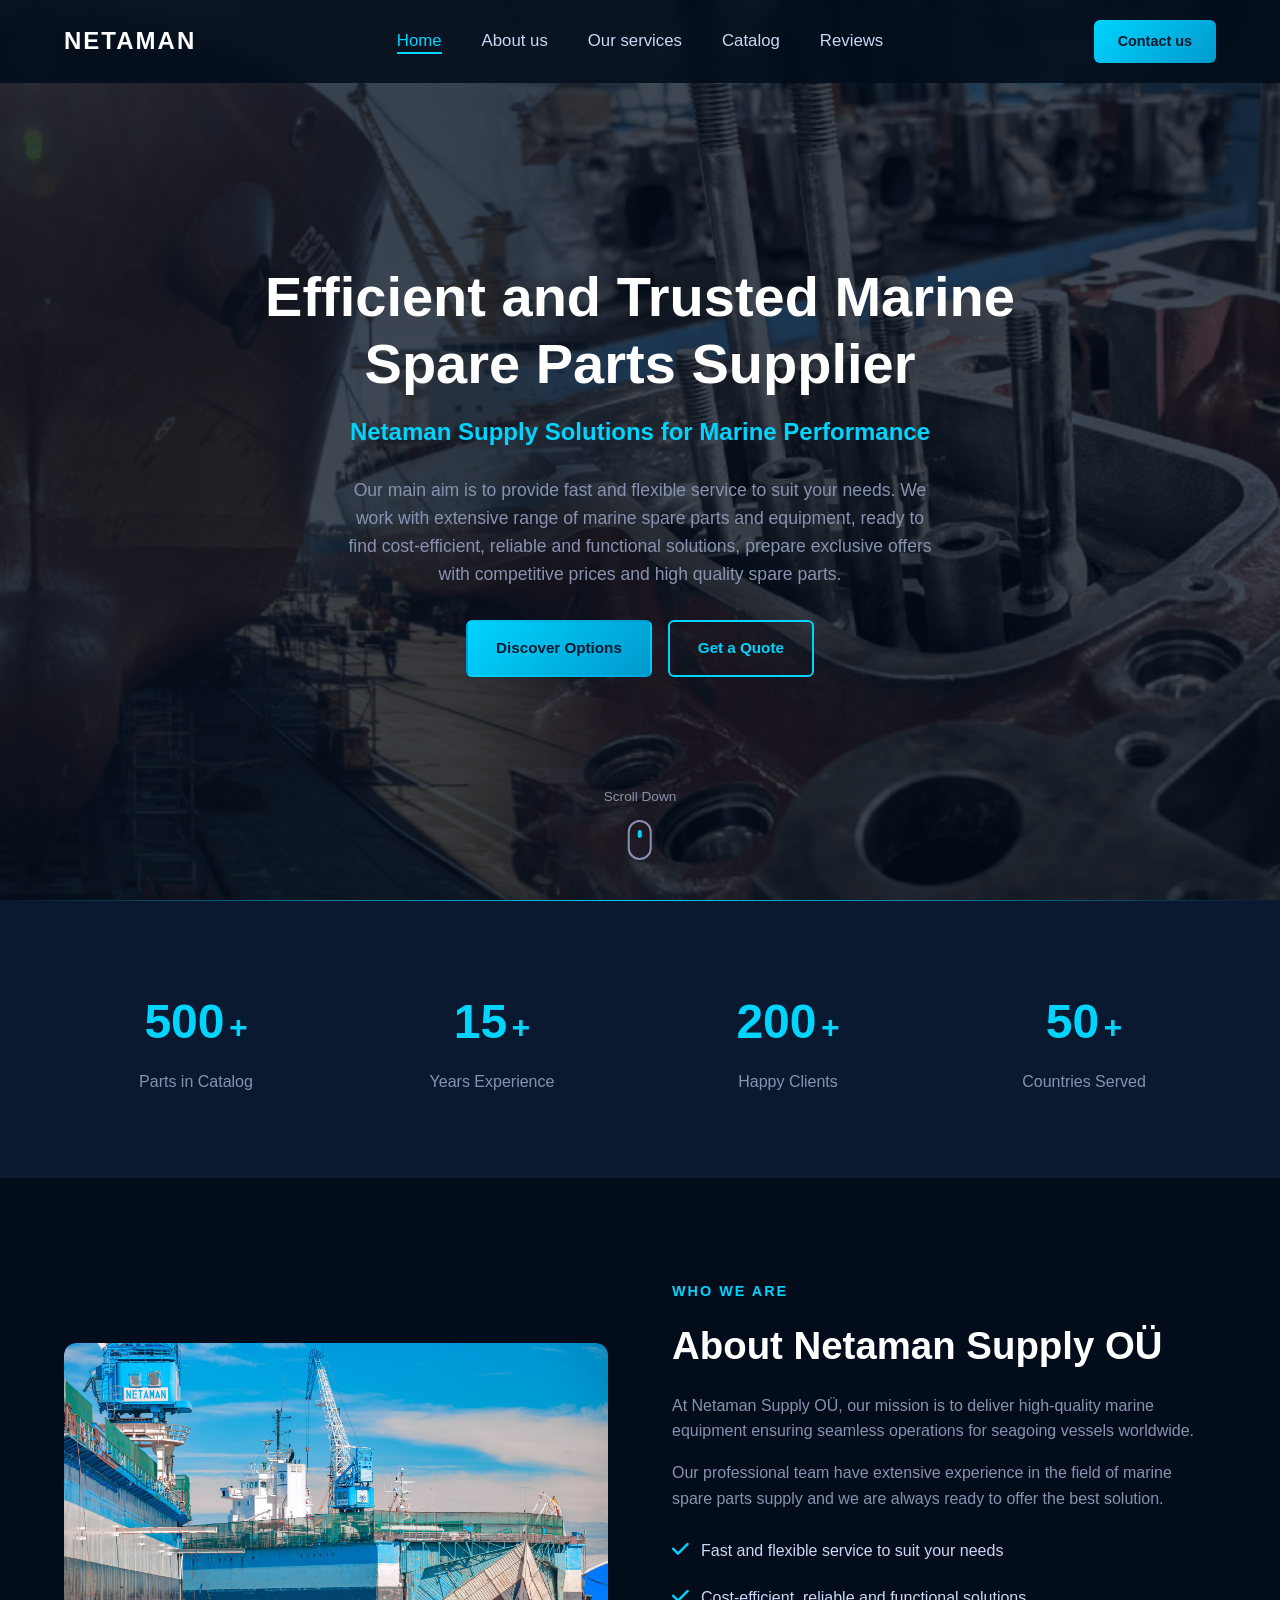
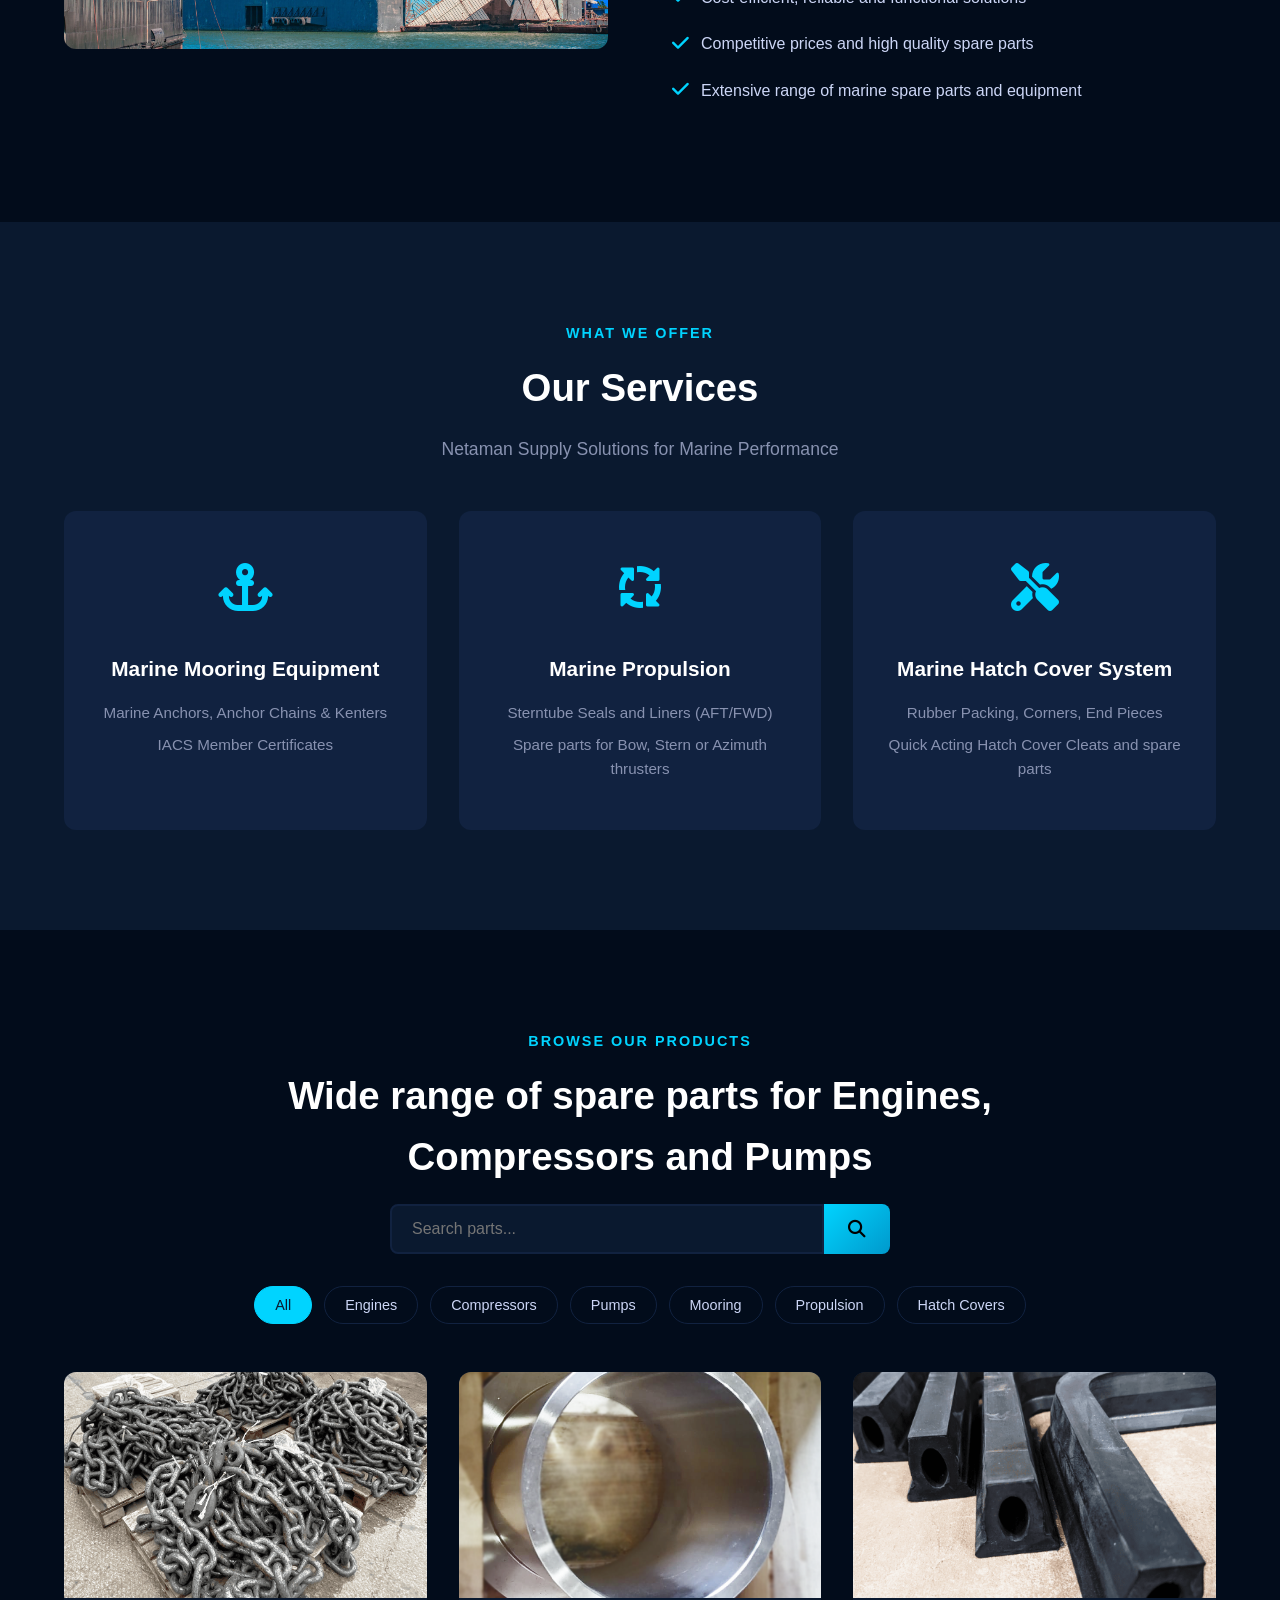
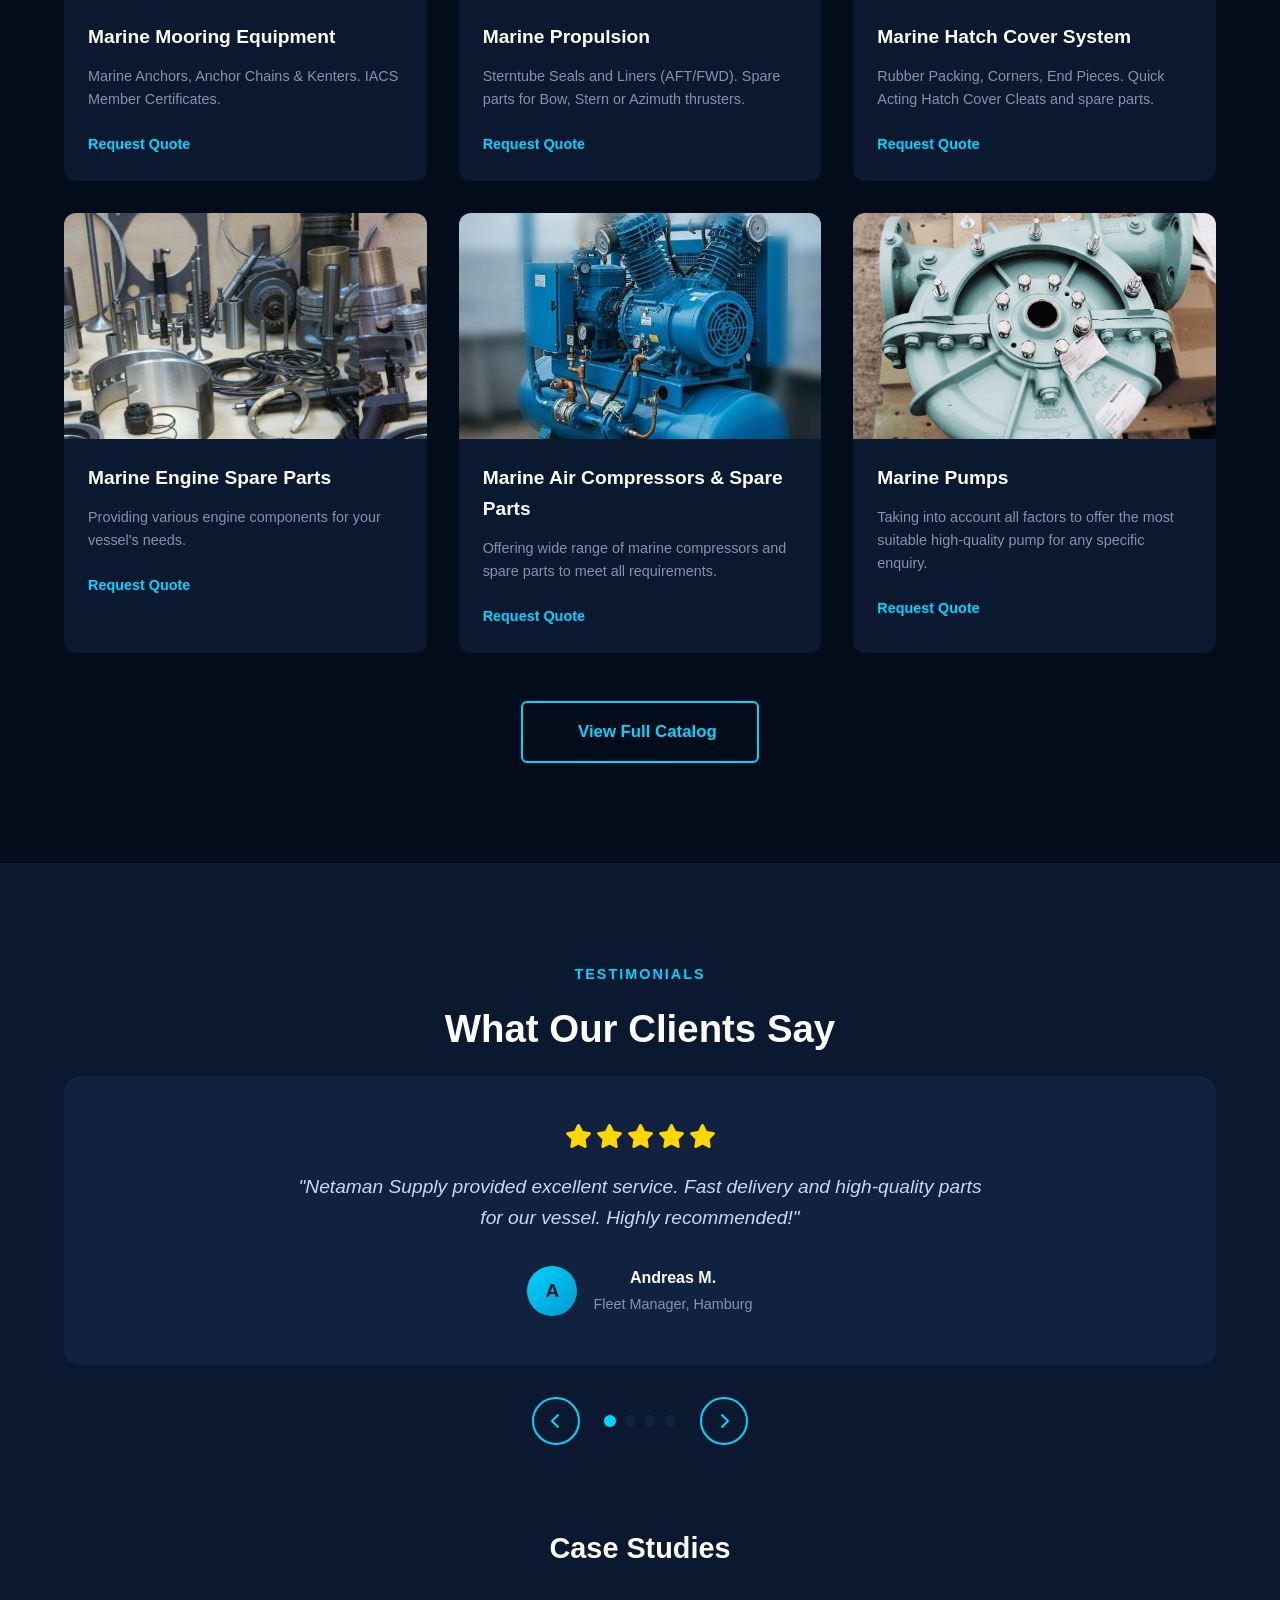
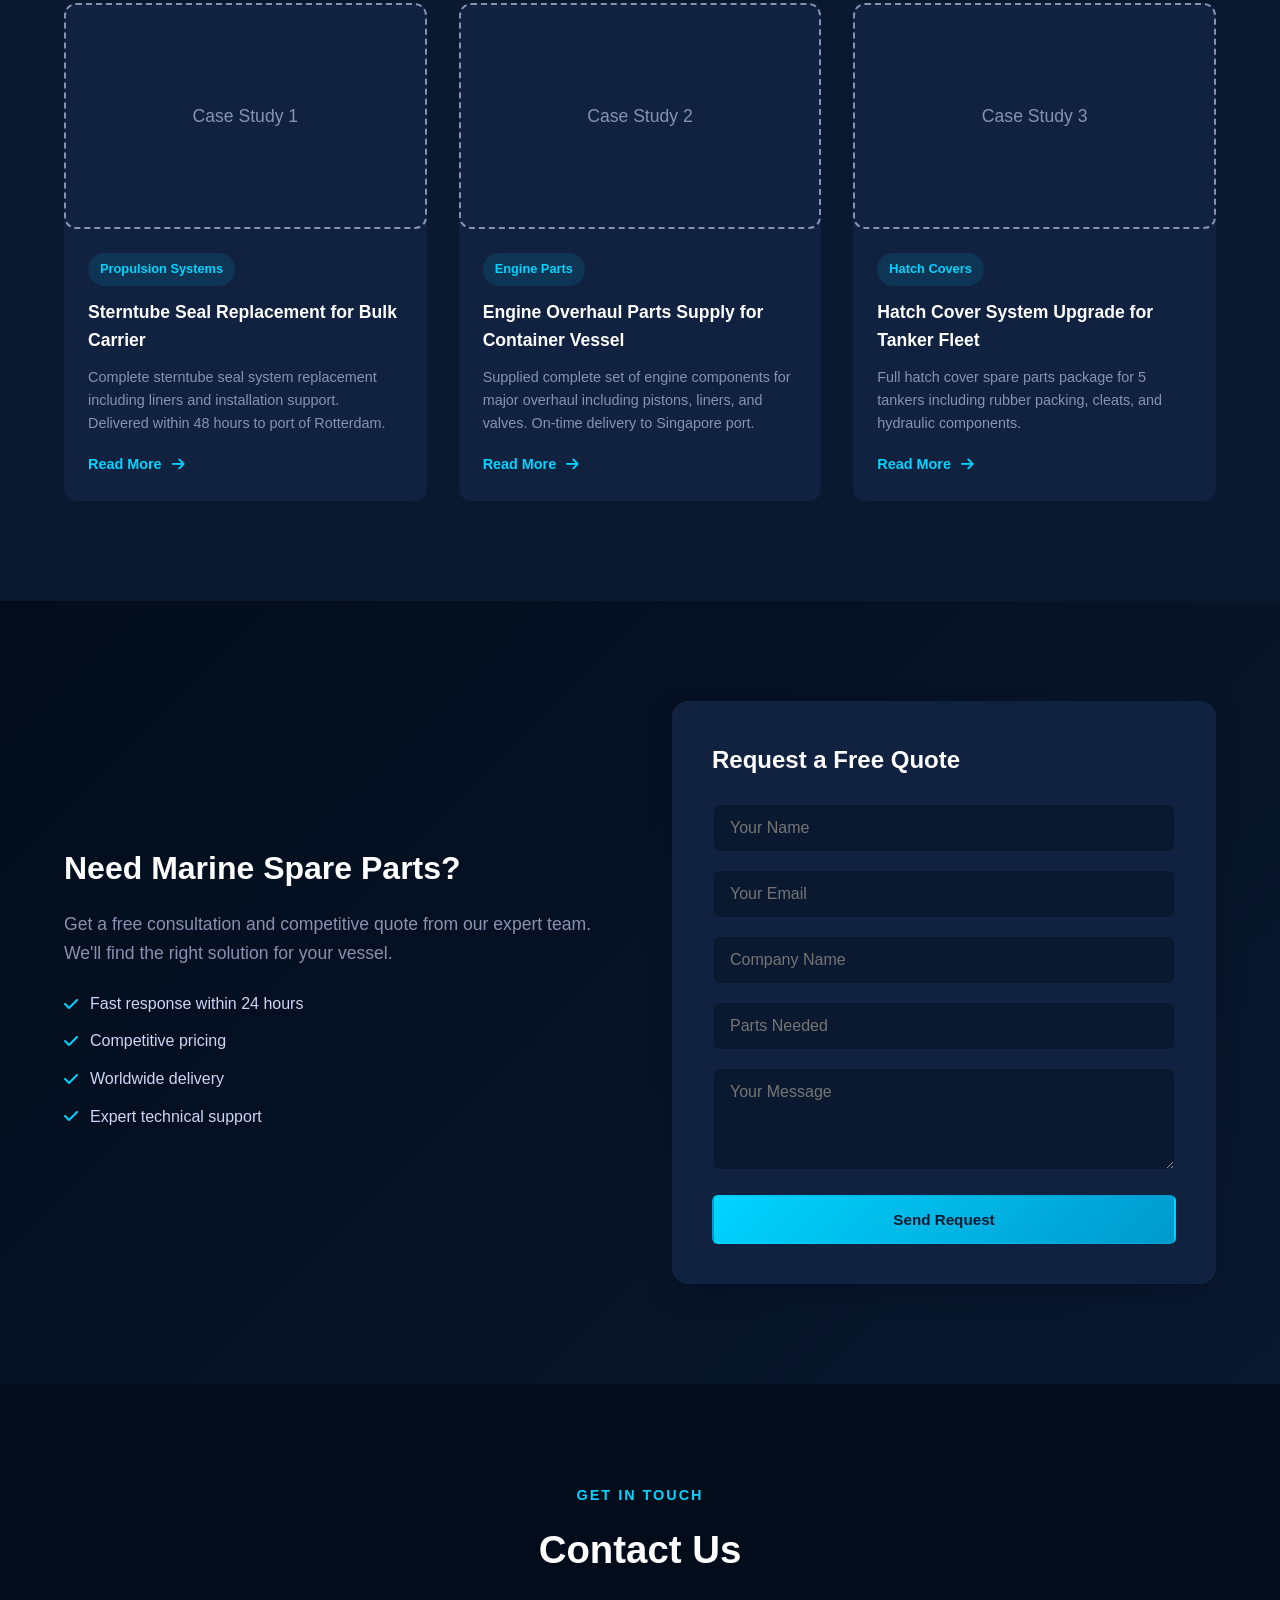
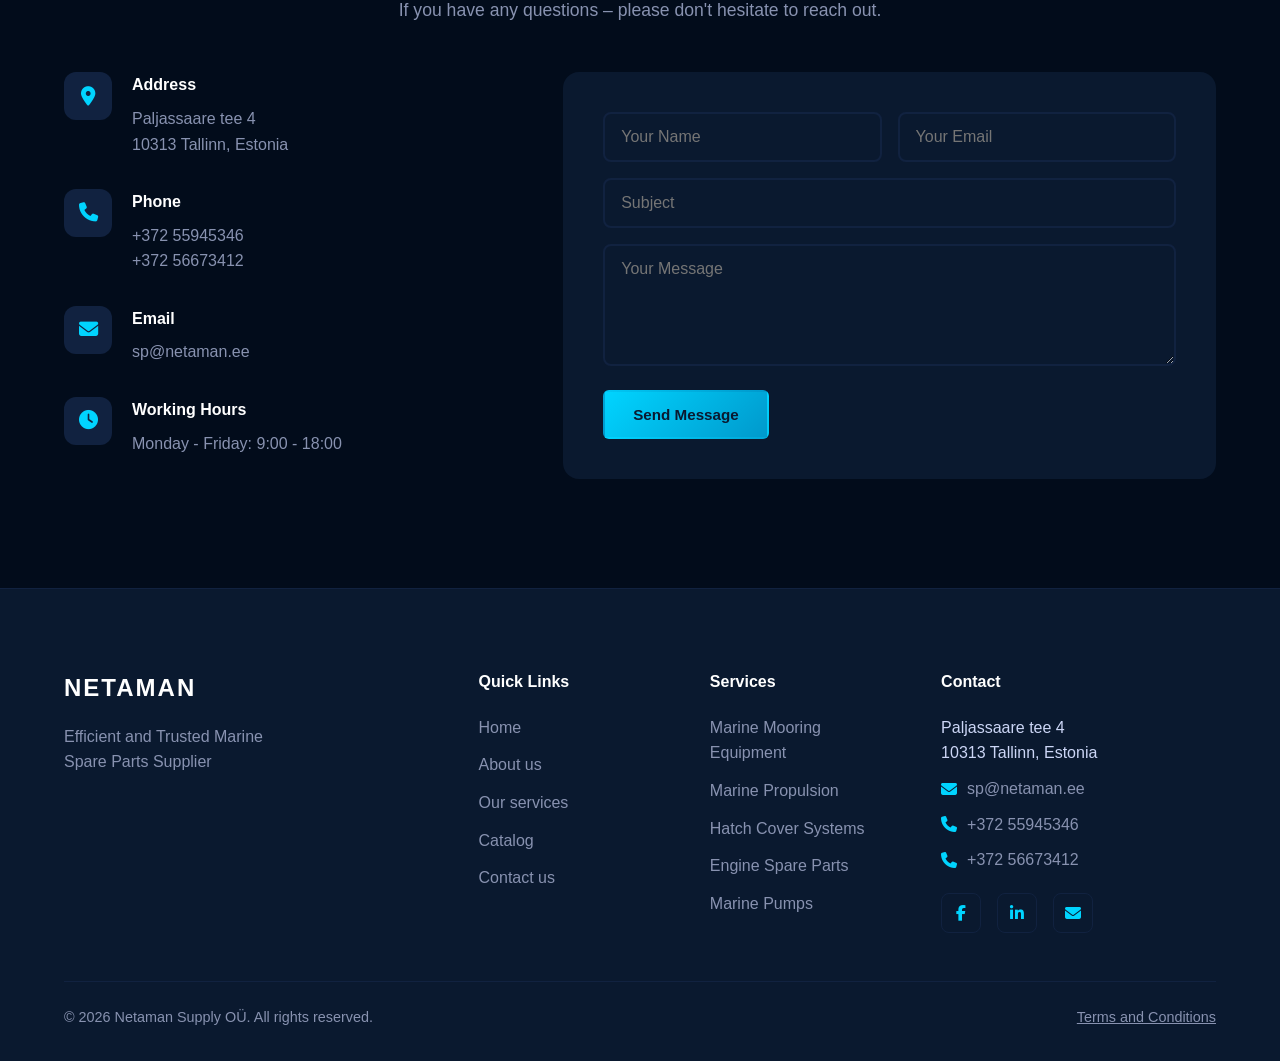
==== index.html @ b7ad4621 "Add files via upload" ====
<!DOCTYPE html>
<html lang="en">
<head>
    <meta charset="UTF-8">
    <meta name="viewport" content="width=device-width, initial-scale=1.0">
    <meta name="description" content="Netaman Supply OÜ – Efficient and Trusted Marine Spare Parts Supplier. Providing fast and flexible service for marine engines, compressors, pumps, and more.">
    <meta name="keywords" content="marine spare parts, marine supplier, ship equipment, stern tube seals, marine engines, marine pumps, marine compressors">
    <meta name="author" content="Netaman Supply OÜ">
    <meta name="robots" content="index, follow">
    <meta property="og:title" content="Netaman Supply OÜ – Marine Spare Parts Supplier">
    <meta property="og:description" content="Efficient and Trusted Marine Spare Parts Supplier. Fast and flexible service for seagoing vessels worldwide.">
    <meta property="og:type" content="website">
    <meta property="og:url" content="https://nsply.com/">
    <title>Netaman Supply OÜ – Marine Spare Parts Supplier</title>
    <link rel="stylesheet" href="https://cdnjs.cloudflare.com/ajax/libs/font-awesome/6.5.1/css/all.min.css">
    <link rel="stylesheet" href="styles.css">
</head>
<body>
    <header class="header" id="header">
        <div class="container">
            <div class="logo">
                <div class="logo-placeholder">NETAMAN</div>
            </div>
            <nav class="nav" id="nav">
                <button class="nav-toggle" id="nav-toggle" aria-label="Toggle navigation">
                    <span></span>
                    <span></span>
                    <span></span>
                </button>
                <ul class="nav-list">
                    <li><a href="#home" class="nav-link active">Home</a></li>
                    <li><a href="#about" class="nav-link">About us</a></li>
                    <li><a href="#services" class="nav-link">Our services</a></li>
                    <li><a href="#catalog" class="nav-link">Catalog</a></li>
                    <li><a href="#reviews" class="nav-link">Reviews</a></li>
                    <li class="nav-mobile-btn"><a href="#contact" class="nav-link">Contact us</a></li>
                </ul>
            </nav>
            <a href="#contact" class="nav-btn">Contact us</a>
        </div>
    </header>

    <main>
        <section class="hero" id="home">
            <div class="hero-video-bg">
                <div class="hero-bg-image" id="hero-bg"></div>
                <div class="video-placeholder">
                    <div class="play-icon"><i class="fa-solid fa-play"></i></div>
                    <p>Marine Operations Video</p>
                </div>
            </div>
            <div class="hero-overlay"></div>
            <div class="hero-content container">
                <h1 class="hero-title animate-on-scroll">Efficient and Trusted Marine Spare Parts Supplier</h1>
                <p class="hero-subtitle animate-on-scroll">Netaman Supply Solutions for Marine Performance</p>
                <p class="hero-text animate-on-scroll">Our main aim is to provide fast and flexible service to suit your needs. We work with extensive range of marine spare parts and equipment, ready to find cost-efficient, reliable and functional solutions, prepare exclusive offers with competitive prices and high quality spare parts.</p>
                <div class="hero-buttons animate-on-scroll">
                    <a href="#catalog" class="btn btn-primary">Discover Options</a>
                    <a href="#contact" class="btn btn-outline">Get a Quote</a>
                </div>
            </div>
            <div class="hero-scroll">
                <span>Scroll Down</span>
                <div class="scroll-arrow"></div>
            </div>
        </section>

        <section class="stats" id="stats">
            <div class="container stats-grid">
                <div class="stat-item animate-on-scroll">
                    <span class="stat-number" data-target="500">0</span>
                    <span class="stat-suffix">+</span>
                    <p class="stat-label">Parts in Catalog</p>
                </div>
                <div class="stat-item animate-on-scroll">
                    <span class="stat-number" data-target="15">0</span>
                    <span class="stat-suffix">+</span>
                    <p class="stat-label">Years Experience</p>
                </div>
                <div class="stat-item animate-on-scroll">
                    <span class="stat-number" data-target="200">0</span>
                    <span class="stat-suffix">+</span>
                    <p class="stat-label">Happy Clients</p>
                </div>
                <div class="stat-item animate-on-scroll">
                    <span class="stat-number" data-target="50">0</span>
                    <span class="stat-suffix">+</span>
                    <p class="stat-label">Countries Served</p>
                </div>
            </div>
        </section>

        <section class="about" id="about">
            <div class="container about-grid">
                <div class="about-image animate-on-scroll">
                    <img src="img/About_us.jpg" alt="About Netaman Supply OÜ">
                </div>
                <div class="about-content animate-on-scroll">
                    <span class="section-tag">Who We Are</span>
                    <h2 class="section-title">About Netaman Supply OÜ</h2>
                    <p>At Netaman Supply OÜ, our mission is to deliver high-quality marine equipment ensuring seamless operations for seagoing vessels worldwide.</p>
                    <p>Our professional team have extensive experience in the field of marine spare parts supply and we are always ready to offer the best solution.</p>
                    <ul class="about-features">
                        <li>
                            <span class="feature-icon"><i class="fa-solid fa-check"></i></span>
                            <span>Fast and flexible service to suit your needs</span>
                        </li>
                        <li>
                            <span class="feature-icon"><i class="fa-solid fa-check"></i></span>
                            <span>Cost-efficient, reliable and functional solutions</span>
                        </li>
                        <li>
                            <span class="feature-icon"><i class="fa-solid fa-check"></i></span>
                            <span>Competitive prices and high quality spare parts</span>
                        </li>
                        <li>
                            <span class="feature-icon"><i class="fa-solid fa-check"></i></span>
                            <span>Extensive range of marine spare parts and equipment</span>
                        </li>
                    </ul>
                </div>
            </div>
        </section>

        <section class="services" id="services">
            <div class="container">
                <span class="section-tag center">What We Offer</span>
                <h2 class="section-title center">Our Services</h2>
                <p class="section-desc">Netaman Supply Solutions for Marine Performance</p>

                <div class="services-grid">
                    <div class="service-card animate-on-scroll">
                        <div class="service-icon"><i class="fa-solid fa-anchor"></i></div>
                        <h3>Marine Mooring Equipment</h3>
                        <p>Marine Anchors, Anchor Chains & Kenters</p>
                        <p>IACS Member Certificates</p>
                    </div>
                    <div class="service-card animate-on-scroll">
                        <div class="service-icon"><i class="fa-solid fa-arrows-spin"></i></div>
                        <h3>Marine Propulsion</h3>
                        <p>Sterntube Seals and Liners (AFT/FWD)</p>
                        <p>Spare parts for Bow, Stern or Azimuth thrusters</p>
                    </div>
                    <div class="service-card animate-on-scroll">
                        <div class="service-icon"><i class="fa-solid fa-screwdriver-wrench"></i></div>
                        <h3>Marine Hatch Cover System</h3>
                        <p>Rubber Packing, Corners, End Pieces</p>
                        <p>Quick Acting Hatch Cover Cleats and spare parts</p>
                    </div>
                </div>
            </div>
        </section>

        <section class="catalog" id="catalog">
            <div class="container">
                <span class="section-tag center">Browse Our Products</span>
                <h2 class="section-title center">Wide range of spare parts for Engines, <br>Compressors and Pumps</h2>

                <div class="catalog-search animate-on-scroll">
                    <input type="text" id="catalog-search-input" placeholder="Search parts..." class="search-input">
                    <button class="search-btn" aria-label="Search"><i class="fa-solid fa-magnifying-glass"></i></button>
                </div>

                <div class="catalog-filters">
                    <button class="filter-btn active" data-filter="all">All</button>
                    <button class="filter-btn" data-filter="engines">Engines</button>
                    <button class="filter-btn" data-filter="compressors">Compressors</button>
                    <button class="filter-btn" data-filter="pumps">Pumps</button>
                    <button class="filter-btn" data-filter="mooring">Mooring</button>
                    <button class="filter-btn" data-filter="propulsion">Propulsion</button>
                    <button class="filter-btn" data-filter="hatch">Hatch Covers</button>
                </div>

                <div class="catalog-grid" id="catalog-grid">
                    <div class="catalog-item animate-on-scroll" data-category="mooring" data-name="Marine Anchors, Anchor Chains & Kenters">
                        <div class="catalog-image">
                            <img src="img/category/Marine Mooring Equipment/chains.png" alt="Marine Mooring Equipment">
                        </div>
                        <div class="catalog-info">
                            <h3>Marine Mooring Equipment</h3>
                            <p>Marine Anchors, Anchor Chains & Kenters. IACS Member Certificates.</p>
                            <a href="#contact" class="catalog-link">Request Quote</a>
                        </div>
                    </div>
                    <div class="catalog-item animate-on-scroll" data-category="propulsion" data-name="Sterntube Seals and Liners (AFT/FWD)">
                        <div class="catalog-image">
                            <img src="img/category/Marine Propulsion/Liner.png" alt="Marine Propulsion">
                        </div>
                        <div class="catalog-info">
                            <h3>Marine Propulsion</h3>
                            <p>Sterntube Seals and Liners (AFT/FWD). Spare parts for Bow, Stern or Azimuth thrusters.</p>
                            <a href="#contact" class="catalog-link">Request Quote</a>
                        </div>
                    </div>
                    <div class="catalog-item animate-on-scroll" data-category="hatch" data-name="Rubber Packing, Corners, End Pieces">
                        <div class="catalog-image">
                            <img src="img/category/Marine Hatch Cover System/HC1.png" alt="Marine Hatch Cover System">
                        </div>
                        <div class="catalog-info">
                            <h3>Marine Hatch Cover System</h3>
                            <p>Rubber Packing, Corners, End Pieces. Quick Acting Hatch Cover Cleats and spare parts.</p>
                            <a href="#contact" class="catalog-link">Request Quote</a>
                        </div>
                    </div>
                    <div class="catalog-item animate-on-scroll" data-category="engines" data-name="Marine Engine Spare Parts">
                        <div class="catalog-image">
                            <img src="img/category/Marine Engine Spare Parts/Spare-parts-general-600x582.png" alt="Marine Engine Spare Parts">
                        </div>
                        <div class="catalog-info">
                            <h3>Marine Engine Spare Parts</h3>
                            <p>Providing various engine components for your vessel's needs.</p>
                            <a href="#contact" class="catalog-link">Request Quote</a>
                        </div>
                    </div>
                    <div class="catalog-item animate-on-scroll" data-category="compressors" data-name="Marine Air Compressors & Spare Parts">
                        <div class="catalog-image">
                            <img src="img/category/Marine Air Compressors & Spare Parts/Marine air compressor.jpg" alt="Marine Air Compressors & Spare Parts">
                        </div>
                        <div class="catalog-info">
                            <h3>Marine Air Compressors & Spare Parts</h3>
                            <p>Offering wide range of marine compressors and spare parts to meet all requirements.</p>
                            <a href="#contact" class="catalog-link">Request Quote</a>
                        </div>
                    </div>
                    <div class="catalog-item animate-on-scroll" data-category="pumps" data-name="Marine Pumps">
                        <div class="catalog-image">
                            <img src="img/category/Marine Pumps/Pump.png" alt="Marine Pumps">
                        </div>
                        <div class="catalog-info">
                            <h3>Marine Pumps</h3>
                            <p>Taking into account all factors to offer the most suitable high-quality pump for any specific enquiry.</p>
                            <a href="#contact" class="catalog-link">Request Quote</a>
                        </div>
                    </div>
                </div>
                <div class="catalog-cta">
                    <a href="category.html" class="btn btn-outline">
                        <i class="fa-solid fa-grid-2"></i> View Full Catalog
                    </a>
                </div>
            </div>
        </section>

        <section class="reviews" id="reviews">
            <div class="container">
                <span class="section-tag center">Testimonials</span>
                <h2 class="section-title center">What Our Clients Say</h2>

                <div class="reviews-slider">
                    <div class="reviews-track" id="reviews-track">
                        <div class="review-card">
                            <div class="review-stars">
                                <i class="fa-solid fa-star"></i>
                                <i class="fa-solid fa-star"></i>
                                <i class="fa-solid fa-star"></i>
                                <i class="fa-solid fa-star"></i>
                                <i class="fa-solid fa-star"></i>
                            </div>
                            <p>"Netaman Supply provided excellent service. Fast delivery and high-quality parts for our vessel. Highly recommended!"</p>
                            <div class="review-author">
                                <div class="author-avatar">A</div>
                                <div>
                                    <strong>Andreas M.</strong>
                                    <span>Fleet Manager, Hamburg</span>
                                </div>
                            </div>
                        </div>
                        <div class="review-card">
                            <div class="review-stars">
                                <i class="fa-solid fa-star"></i>
                                <i class="fa-solid fa-star"></i>
                                <i class="fa-solid fa-star"></i>
                                <i class="fa-solid fa-star"></i>
                                <i class="fa-solid fa-star"></i>
                            </div>
                            <p>"Professional team with extensive experience. They found the exact parts we needed at a competitive price. Will work with them again."</p>
                            <div class="review-author">
                                <div class="author-avatar">K</div>
                                <div>
                                    <strong>Kristjan L.</strong>
                                    <span>Technical Director, Tallinn</span>
                                </div>
                            </div>
                        </div>
                        <div class="review-card">
                            <div class="review-stars">
                                <i class="fa-solid fa-star"></i>
                                <i class="fa-solid fa-star"></i>
                                <i class="fa-solid fa-star"></i>
                                <i class="fa-solid fa-star"></i>
                                <i class="fa-solid fa-star"></i>
                            </div>
                            <p>"Reliable supplier for marine spare parts. Their sterntube seals are top quality and delivery was faster than expected."</p>
                            <div class="review-author">
                                <div class="author-avatar">R</div>
                                <div>
                                    <strong>Robert S.</strong>
                                    <span>Chief Engineer, Rotterdam</span>
                                </div>
                            </div>
                        </div>
                        <div class="review-card">
                            <div class="review-stars">
                                <i class="fa-solid fa-star"></i>
                                <i class="fa-solid fa-star"></i>
                                <i class="fa-solid fa-star"></i>
                                <i class="fa-solid fa-star"></i>
                                <i class="fa-solid fa-star"></i>
                            </div>
                            <p>"Netaman Supply is our go-to supplier for marine equipment. Their flexibility and service quality are unmatched in the industry."</p>
                            <div class="review-author">
                                <div class="author-avatar">M</div>
                                <div>
                                    <strong>Michael T.</strong>
                                    <span>Procurement, Singapore</span>
                                </div>
                            </div>
                        </div>
                    </div>
                    <div class="slider-controls">
                        <button class="slider-btn" id="slider-prev" aria-label="Previous review"><i class="fa-solid fa-chevron-left"></i></button>
                        <div class="slider-dots" id="slider-dots"></div>
                        <button class="slider-btn" id="slider-next" aria-label="Next review"><i class="fa-solid fa-chevron-right"></i></button>
                    </div>
                </div>

                <div class="case-studies">
                    <h3 class="case-studies-title">Case Studies</h3>
                    <div class="case-studies-grid">
                        <div class="case-card animate-on-scroll">
                            <div class="case-image">
                                <div class="image-placeholder">Case Study 1</div>
                            </div>
                            <div class="case-content">
                                <span class="case-tag">Propulsion Systems</span>
                                <h4>Sterntube Seal Replacement for Bulk Carrier</h4>
                                <p>Complete sterntube seal system replacement including liners and installation support. Delivered within 48 hours to port of Rotterdam.</p>
                                <a href="#contact" class="case-link">Read More <i class="fa-solid fa-arrow-right"></i></a>
                            </div>
                        </div>
                        <div class="case-card animate-on-scroll">
                            <div class="case-image">
                                <div class="image-placeholder">Case Study 2</div>
                            </div>
                            <div class="case-content">
                                <span class="case-tag">Engine Parts</span>
                                <h4>Engine Overhaul Parts Supply for Container Vessel</h4>
                                <p>Supplied complete set of engine components for major overhaul including pistons, liners, and valves. On-time delivery to Singapore port.</p>
                                <a href="#contact" class="case-link">Read More <i class="fa-solid fa-arrow-right"></i></a>
                            </div>
                        </div>
                        <div class="case-card animate-on-scroll">
                            <div class="case-image">
                                <div class="image-placeholder">Case Study 3</div>
                            </div>
                            <div class="case-content">
                                <span class="case-tag">Hatch Covers</span>
                                <h4>Hatch Cover System Upgrade for Tanker Fleet</h4>
                                <p>Full hatch cover spare parts package for 5 tankers including rubber packing, cleats, and hydraulic components.</p>
                                <a href="#contact" class="case-link">Read More <i class="fa-solid fa-arrow-right"></i></a>
                            </div>
                        </div>
                    </div>
                </div>
            </div>
        </section>

        <section class="lead-capture" id="lead-capture">
            <div class="container">
                <div class="lead-capture-content">
                    <div class="lead-text animate-on-scroll">
                        <h2>Need Marine Spare Parts?</h2>
                        <p>Get a free consultation and competitive quote from our expert team. We'll find the right solution for your vessel.</p>
                        <ul>
                            <li><i class="fa-solid fa-check"></i> Fast response within 24 hours</li>
                            <li><i class="fa-solid fa-check"></i> Competitive pricing</li>
                            <li><i class="fa-solid fa-check"></i> Worldwide delivery</li>
                            <li><i class="fa-solid fa-check"></i> Expert technical support</li>
                        </ul>
                    </div>
                    <div class="lead-form animate-on-scroll">
                        <h3>Request a Free Quote</h3>
                        <form id="quote-form">
                            <div class="form-group">
                                <input type="text" name="name" placeholder="Your Name" required>
                            </div>
                            <div class="form-group">
                                <input type="email" name="email" placeholder="Your Email" required>
                            </div>
                            <div class="form-group">
                                <input type="text" name="company" placeholder="Company Name">
                            </div>
                            <div class="form-group">
                                <input type="text" name="parts" placeholder="Parts Needed">
                            </div>
                            <div class="form-group">
                                <textarea name="message" placeholder="Your Message" rows="4"></textarea>
                            </div>
                            <button type="submit" class="btn btn-primary btn-full">Send Request</button>
                        </form>
                        <div class="form-success" id="form-success">
                            <p>Thank you! We'll get back to you soon.</p>
                        </div>
                    </div>
                </div>
            </div>
        </section>

        <section class="contact" id="contact">
            <div class="container">
                <span class="section-tag center">Get In Touch</span>
                <h2 class="section-title center">Contact Us</h2>
                <p class="section-desc">If you have any questions – please don't hesitate to reach out.</p>

                <div class="contact-grid">
                    <div class="contact-info animate-on-scroll">
                        <div class="contact-item">
                            <div class="contact-icon"><i class="fa-solid fa-location-dot"></i></div>
                            <div>
                                <h4>Address</h4>
                                <p>Paljassaare tee 4<br>10313 Tallinn, Estonia</p>
                            </div>
                        </div>
                        <div class="contact-item">
                            <div class="contact-icon"><i class="fa-solid fa-phone"></i></div>
                            <div>
                                <h4>Phone</h4>
                                <p><a href="tel:+37255945346">+372 55945346</a></p>
                                <p><a href="tel:+37256673412">+372 56673412</a></p>
                            </div>
                        </div>
                        <div class="contact-item">
                            <div class="contact-icon"><i class="fa-solid fa-envelope"></i></div>
                            <div>
                                <h4>Email</h4>
                                <p><a href="mailto:sp@netaman.ee">sp@netaman.ee</a></p>
                            </div>
                        </div>
                        <div class="contact-item">
                            <div class="contact-icon"><i class="fa-solid fa-clock"></i></div>
                            <div>
                                <h4>Working Hours</h4>
                                <p>Monday - Friday: 9:00 - 18:00</p>
                            </div>
                        </div>
                    </div>
                    <div class="contact-form animate-on-scroll">
                        <form id="contact-form">
                            <div class="form-row">
                                <div class="form-group">
                                    <input type="text" name="name" placeholder="Your Name" required>
                                </div>
                                <div class="form-group">
                                    <input type="email" name="email" placeholder="Your Email" required>
                                </div>
                            </div>
                            <div class="form-group">
                                <input type="text" name="subject" placeholder="Subject">
                            </div>
                            <div class="form-group">
                                <textarea name="message" placeholder="Your Message" rows="5" required></textarea>
                            </div>
                            <button type="submit" class="btn btn-primary">Send Message</button>
                        </form>
                        <div class="form-success" id="contact-success">
                            <p>Message sent successfully!</p>
                        </div>
                    </div>
                </div>
            </div>
        </section>
    </main>

    <footer class="footer">
        <div class="container">
            <div class="footer-grid">
                <div class="footer-brand">
                    <div class="logo-placeholder">NETAMAN</div>
                    <p>Efficient and Trusted Marine<br>Spare Parts Supplier</p>
                </div>
                <div class="footer-links">
                    <h4>Quick Links</h4>
                    <ul>
                        <li><a href="#home">Home</a></li>
                        <li><a href="#about">About us</a></li>
                        <li><a href="#services">Our services</a></li>
                        <li><a href="#catalog">Catalog</a></li>
                        <li><a href="#contact">Contact us</a></li>
                    </ul>
                </div>
                <div class="footer-services">
                    <h4>Services</h4>
                    <ul>
                        <li><a href="#services">Marine Mooring Equipment</a></li>
                        <li><a href="#services">Marine Propulsion</a></li>
                        <li><a href="#services">Hatch Cover Systems</a></li>
                        <li><a href="#catalog">Engine Spare Parts</a></li>
                        <li><a href="#catalog">Marine Pumps</a></li>
                    </ul>
                </div>
                <div class="footer-contact">
                    <h4>Contact</h4>
                    <p>Paljassaare tee 4<br>10313 Tallinn, Estonia</p>
                    <p><i class="fa-solid fa-envelope"></i> <a href="mailto:sp@netaman.ee">sp@netaman.ee</a></p>
                    <p><i class="fa-solid fa-phone"></i> <a href="tel:+37255945346">+372 55945346</a></p>
                    <p><i class="fa-solid fa-phone"></i> <a href="tel:+37256673412">+372 56673412</a></p>
                    <div class="social-links">
                        <a href="https://www.facebook.com/" aria-label="Facebook"><i class="fa-brands fa-facebook-f"></i></a>
                        <a href="https://www.linkedin.com/" aria-label="LinkedIn"><i class="fa-brands fa-linkedin-in"></i></a>
                        <a href="mailto:sp@netaman.ee" aria-label="Email"><i class="fa-solid fa-envelope"></i></a>
                    </div>
                </div>
            </div>
            <div class="footer-bottom">
                <p>&copy; 2026 Netaman Supply OÜ. All rights reserved.</p>
                <a href="https://nsply.com/terms-and-conditions/" class="terms-link" id="terms-open">Terms and Conditions</a>
            </div>
        </div>
    </footer>

    <script src="script.js"></script>

    <div class="modal-overlay" id="terms-modal">
        <div class="modal">
            <div class="modal-header">
                <h3>Terms and Conditions</h3>
                <button class="modal-close" id="terms-close" aria-label="Close modal">
                    <i class="fa-solid fa-xmark"></i>
                </button>
            </div>
            <div class="modal-body">
                <div class="terms-content">
                    <div class="terms-section">
                        <h4>1. General Provisions</h4>
                        <p>These General Terms and Conditions of Sale and Delivery (hereinafter referred to as "Terms") apply to all transactions conducted by Netaman Supply OÜ (hereinafter referred to as "Supplier") with its customers (hereinafter referred to as "Buyer"). By placing an order, the Buyer agrees to be bound by these Terms.</p>
                    </div>
                    <div class="terms-section">
                        <h4>2. Orders and Contracts</h4>
                        <p>All orders submitted to the Supplier shall be considered offers to purchase goods. The Supplier reserves the right to accept or reject any order. A binding contract is formed only upon written confirmation by the Supplier. Orders may be placed via email, telephone, or through the Supplier's website.</p>
                    </div>
                    <div class="terms-section">
                        <h4>3. Pricing and Payment Terms</h4>
                        <p>All prices are quoted in EUR unless otherwise stated and are exclusive of VAT and any applicable taxes. Payment terms are as agreed upon in the individual order confirmation. In the absence of specific agreement, payment is due within 14 days from the date of invoice. Late payments shall accrue interest at the statutory rate.</p>
                    </div>
                    <div class="terms-section">
                        <h4>4. Delivery and Shipping</h4>
                        <p>Delivery dates are approximate and not guaranteed unless explicitly confirmed in writing. The Supplier shall make every effort to deliver within the estimated timeframe. Shipping costs shall be borne by the Buyer unless otherwise agreed. Delivery is considered complete when the goods are handed over to the carrier or collected by the Buyer.</p>
                    </div>
                    <div class="terms-section">
                        <h4>5. Title and Risk</h4>
                        <p>Title to the goods shall pass to the Buyer only upon full payment of all amounts owed to the Supplier. Risk of loss or damage passes to the Buyer upon delivery to the carrier or upon collection. The Supplier shall not be liable for any delay or failure in delivery caused by events beyond its reasonable control.</p>
                    </div>
                    <div class="terms-section">
                        <h4>6. Quality and Warranty</h4>
                        <p>The Supplier warrants that all goods delivered shall conform to the specifications agreed upon and be free from material defects at the time of delivery. Warranty claims must be submitted in writing within 14 days of receipt of the goods. The Supplier's liability under warranty is limited to repair or replacement of the defective goods.</p>
                    </div>
                    <div class="terms-section">
                        <h4>7. Returns and Cancellations</h4>
                        <p>Returns are accepted only with prior written approval from the Supplier. Items may not be returned if they have been used, damaged, or customized. The Supplier reserves the right to charge a restocking fee of up to 20% on returned items. Orders may be cancelled by the Buyer only before the goods have been dispatched.</p>
                    </div>
                    <div class="terms-section">
                        <h4>8. Limitation of Liability</h4>
                        <p>The Supplier shall not be liable for any indirect, incidental, consequential, or punitive damages arising from the use of or inability to use the goods supplied. The Supplier's total liability shall not exceed the purchase price of the goods in question. Nothing in these Terms excludes or limits liability for personal injury or death caused by negligence.</p>
                    </div>
                    <div class="terms-section">
                        <h4>9. Force Majeure</h4>
                        <p>Neither party shall be liable for failure to perform its obligations if such failure is caused by events beyond its reasonable control, including but not limited to natural disasters, war, terrorism, strikes, government actions, or pandemics. The affected party shall notify the other party promptly and use reasonable efforts to mitigate the impact.</p>
                    </div>
                    <div class="terms-section">
                        <h4>10. Governing Law and Dispute Resolution</h4>
                        <p>These Terms shall be governed by and construed in accordance with the laws of the Republic of Estonia. Any disputes arising from or in connection with these Terms shall be resolved through negotiation. If negotiation fails, disputes shall be submitted to the competent courts of Estonia.</p>
                    </div>
                    <div class="terms-section">
                        <h4>11. Amendments</h4>
                        <p>The Supplier reserves the right to amend these Terms at any time. Amendments shall become effective upon publication on the Supplier's website. Buyers will be notified of material changes. Continued use of the Supplier's services after amendments constitutes acceptance of the updated Terms.</p>
                    </div>
                    <div class="terms-footer">
                        <p>Netaman Supply OÜ | Paljassaare tee 4, 10313 Tallinn, Estonia | sp@netaman.ee</p>
                        <p>Effective Date: January 2026</p>
                    </div>
                </div>
            </div>
        </div>
    </div>
</body>
</html>
---- styles.css ----
:root {
    --primary: #0a192f;
    --primary-light: #112240;
    --accent: #00d4ff;
    --accent-dark: #0099cc;
    --text: #ccd6f6;
    --text-light: #8892b0;
    --white: #ffffff;
    --bg-dark: #020c1b;
    --bg-card: #112240;
    --gradient: linear-gradient(135deg, var(--accent) 0%, var(--accent-dark) 100%);
    --shadow: 0 10px 30px -10px rgba(2, 12, 27, 0.7);
    --transition: all 0.3s cubic-bezier(0.645, 0.045, 0.355, 1);
    --font-main: 'Inter', -apple-system, BlinkMacSystemFont, 'Segoe UI', Roboto, sans-serif;
    --container: 1200px;
}

* {
    margin: 0;
    padding: 0;
    box-sizing: border-box;
}

html {
    scroll-behavior: smooth;
    font-size: 16px;
}

body {
    font-family: var(--font-main);
    background: var(--bg-dark);
    color: var(--text);
    line-height: 1.6;
    overflow-x: hidden;
}

.container {
    max-width: var(--container);
    margin: 0 auto;
    padding: 0 24px;
}

/* Header */
.header {
    position: fixed;
    top: 0;
    left: 0;
    right: 0;
    z-index: 1000;
    background: rgba(2, 12, 27, 0.85);
    backdrop-filter: blur(10px);
    transition: var(--transition);
}

.header.scrolled {
    background: rgba(10, 25, 47, 0.95);
    box-shadow: var(--shadow);
}

.header .container {
    display: grid;
    grid-template-columns: 1fr auto 1fr;
    align-items: center;
    padding-top: 20px;
    padding-bottom: 20px;
}

.nav {
    display: flex;
    align-items: center;
    justify-content: center;
    gap: 32px;
}

.logo-placeholder {
    font-size: 1.5rem;
    font-weight: 700;
    color: var(--white);
    letter-spacing: 2px;
    text-decoration: none;
    transition: var(--transition);
}

.logo-placeholder:hover {
    color: var(--accent);
}

.nav-list {
    display: flex;
    gap: 40px;
    list-style: none;
}

.nav-list .nav-mobile-btn {
    display: none;
}

.nav-btn {
    justify-self: end;
}

.nav-link {
    color: var(--text);
    text-decoration: none;
    font-size: 1.05rem;
    font-weight: 400;
    transition: var(--transition);
    position: relative;
}

.nav-link::after {
    content: '';
    position: absolute;
    bottom: -4px;
    left: 0;
    width: 0;
    height: 2px;
    background: var(--accent);
    transition: var(--transition);
}

.nav-link:hover,
.nav-link.active {
    color: var(--accent);
}

.nav-link:hover::after,
.nav-link.active::after {
    width: 100%;
}

.nav-toggle {
    display: none;
    background: none;
    border: none;
    cursor: pointer;
    padding: 10px;
}

.nav-toggle span {
    display: block;
    width: 25px;
    height: 2px;
    background: var(--accent);
    margin: 6px 0;
    transition: var(--transition);
}

.nav-btn {
    padding: 10px 24px;
    background: var(--gradient);
    color: var(--primary);
    text-decoration: none;
    font-size: 0.9rem;
    font-weight: 600;
    border-radius: 6px;
    transition: var(--transition);
    white-space: nowrap;
}

.nav-btn:hover {
    transform: translateY(-2px);
    box-shadow: 0 10px 30px rgba(0, 212, 255, 0.3);
}

/* Hero */
.hero {
    min-height: 100vh;
    display: flex;
    align-items: center;
    justify-content: center;
    position: relative;
    padding: 120px 24px 80px;
}

.hero-video-bg {
    position: absolute;
    inset: 0;
    background: var(--primary);
    z-index: 0;
    overflow: hidden;
}

.hero-bg-image {
    position: absolute;
    inset: -50px;
    background: url('img/Header_Netaman.png') center/cover no-repeat;
    will-change: transform;
}

.video-placeholder {
    display: none;
}

.play-icon {
    width: 80px;
    height: 80px;
    border: 3px solid var(--accent);
    border-radius: 50%;
    display: flex;
    align-items: center;
    justify-content: center;
    color: var(--accent);
    margin-bottom: 16px;
    cursor: pointer;
    transition: var(--transition);
}

.play-icon i {
    font-size: 1.5rem;
    margin-left: 4px;
}

.play-icon:hover {
    background: var(--accent);
    color: var(--primary);
}

.video-placeholder p {
    color: var(--text-light);
    font-size: 1rem;
}

.hero-overlay {
    position: absolute;
    inset: 0;
    background: rgba(2, 12, 27, 0.75);
    z-index: 2;
}

.hero-content {
    position: relative;
    z-index: 3;
    text-align: center;
    max-width: 800px;
    will-change: transform, opacity;
}

.hero-title {
    font-size: clamp(2rem, 5vw, 3.5rem);
    font-weight: 700;
    color: var(--white);
    margin-bottom: 16px;
    line-height: 1.2;
}

.hero-subtitle {
    font-size: clamp(1.2rem, 2.5vw, 1.5rem);
    color: var(--accent);
    margin-bottom: 24px;
    font-weight: 600;
}

.hero-text {
    font-size: 1.1rem;
    color: var(--text-light);
    margin-bottom: 32px;
    max-width: 600px;
    margin-left: auto;
    margin-right: auto;
}

.hero-buttons {
    display: flex;
    gap: 16px;
    justify-content: center;
    flex-wrap: wrap;
}

.btn {
    padding: 14px 28px;
    border-radius: 6px;
    font-size: 0.95rem;
    font-weight: 600;
    text-decoration: none;
    cursor: pointer;
    transition: var(--transition);
    border: 2px solid transparent;
    display: inline-block;
}

.btn-primary {
    background: var(--gradient);
    color: var(--primary);
}

.btn-primary:hover {
    transform: translateY(-2px);
    box-shadow: 0 10px 30px rgba(0, 212, 255, 0.3);
}

.btn-outline {
    border-color: var(--accent);
    color: var(--accent);
    background: transparent;
}

.btn-outline:hover {
    background: rgba(0, 212, 255, 0.1);
}

.btn-full {
    width: 100%;
}

.hero-scroll {
    position: absolute;
    bottom: 40px;
    left: 50%;
    transform: translateX(-50%);
    z-index: 3;
    text-align: center;
    color: var(--text-light);
    font-size: 0.85rem;
    will-change: opacity;
}

.scroll-arrow {
    width: 24px;
    height: 40px;
    border: 2px solid var(--text-light);
    border-radius: 12px;
    margin: 12px auto 0;
    position: relative;
}

.scroll-arrow::after {
    content: '';
    position: absolute;
    top: 8px;
    left: 50%;
    transform: translateX(-50%);
    width: 4px;
    height: 8px;
    background: var(--accent);
    border-radius: 2px;
    animation: scrollBounce 2s infinite;
}

@keyframes scrollBounce {
    0%, 100% { top: 8px; opacity: 1; }
    50% { top: 20px; opacity: 0.3; }
}

/* Stats */
.stats {
    padding: 60px 0;
    background: var(--primary);
    position: relative;
}

.stats::before {
    content: '';
    position: absolute;
    top: 0;
    left: 0;
    right: 0;
    height: 1px;
    background: linear-gradient(90deg, transparent, var(--accent), transparent);
}

.stats-grid {
    display: grid;
    grid-template-columns: repeat(4, 1fr);
    gap: 32px;
    text-align: center;
}

.stat-item {
    padding: 24px;
}

.stat-number {
    font-size: 3rem;
    font-weight: 700;
    color: var(--accent);
    display: inline;
}

.stat-suffix {
    font-size: 2rem;
    color: var(--accent);
    font-weight: 700;
}

.stat-label {
    color: var(--text-light);
    margin-top: 8px;
    font-size: 1rem;
}

/* Sections */
section {
    padding: 100px 0;
}

.section-tag {
    display: inline-block;
    color: var(--accent);
    font-size: 0.9rem;
    font-weight: 600;
    text-transform: uppercase;
    letter-spacing: 2px;
    margin-bottom: 12px;
}

.section-tag.center {
    display: block;
    text-align: center;
}

.section-title {
    font-size: clamp(1.8rem, 3vw, 2.5rem);
    color: var(--white);
    margin-bottom: 16px;
    font-weight: 700;
}

.section-title.center {
    text-align: center;
}

.section-desc {
    color: var(--text-light);
    font-size: 1.1rem;
    text-align: center;
    max-width: 600px;
    margin: 0 auto 48px;
}

/* About */
.about-grid {
    display: grid;
    grid-template-columns: 1fr 1fr;
    gap: 64px;
    align-items: center;
}

.image-placeholder {
    background: var(--primary-light);
    border: 2px dashed var(--text-light);
    border-radius: 12px;
    display: flex;
    align-items: center;
    justify-content: center;
    color: var(--text-light);
    font-size: 1.1rem;
    aspect-ratio: 16/10;
    transition: var(--transition);
}

.about-image {
    border-radius: 12px;
    overflow: hidden;
}

.about-image img {
    width: 100%;
    height: 100%;
    object-fit: cover;
    border-radius: 12px;
    transition: var(--transition);
}

.about-content p {
    margin-bottom: 16px;
    color: var(--text-light);
}

.about-features {
    list-style: none;
    margin-top: 24px;
}

.about-features li {
    display: flex;
    align-items: center;
    gap: 12px;
    margin-bottom: 16px;
    color: var(--text);
}

.feature-icon {
    color: var(--accent);
    font-size: 1.2rem;
}

/* Services */
.services {
    background: var(--primary);
}

.services-grid {
    display: grid;
    grid-template-columns: repeat(3, 1fr);
    gap: 32px;
    margin-top: 48px;
}

.service-card {
    background: var(--bg-card);
    padding: 40px 32px;
    border-radius: 12px;
    text-align: center;
    transition: var(--transition);
    position: relative;
    overflow: hidden;
}

.service-card::before {
    content: '';
    position: absolute;
    top: 0;
    left: 0;
    right: 0;
    height: 3px;
    background: var(--gradient);
    transform: scaleX(0);
    transition: var(--transition);
}

.service-card:hover {
    transform: translateY(-8px);
    box-shadow: var(--shadow);
}

.service-card:hover::before {
    transform: scaleX(1);
}

.service-icon {
    font-size: 3rem;
    color: var(--accent);
    margin-bottom: 24px;
}

.service-icon i {
    font-size: 3rem;
}

.service-card h3 {
    color: var(--white);
    font-size: 1.3rem;
    margin-bottom: 16px;
}

.service-card p {
    color: var(--text-light);
    font-size: 0.95rem;
    margin-bottom: 8px;
}

/* Catalog */
.catalog-search {
    display: flex;
    max-width: 500px;
    margin: 0 auto 32px;
    gap: 0;
}

.search-input {
    flex: 1;
    padding: 14px 20px;
    border: 2px solid var(--primary-light);
    border-radius: 8px 0 0 8px;
    background: var(--primary);
    color: var(--text);
    font-size: 1rem;
    transition: var(--transition);
}

.search-input:focus {
    outline: none;
    border-color: var(--accent);
}

.search-btn {
    padding: 14px 24px;
    background: var(--gradient);
    border: none;
    border-radius: 0 8px 8px 0;
    cursor: pointer;
    font-size: 1.1rem;
    transition: var(--transition);
    display: flex;
    align-items: center;
    justify-content: center;
}

.search-btn i {
    font-size: 1.1rem;
}

.search-btn:hover {
    opacity: 0.9;
}

.catalog-filters {
    display: flex;
    gap: 12px;
    justify-content: center;
    flex-wrap: wrap;
    margin-bottom: 48px;
}

.filter-btn {
    padding: 10px 20px;
    background: transparent;
    border: 1px solid var(--primary-light);
    border-radius: 30px;
    color: var(--text);
    cursor: pointer;
    transition: var(--transition);
    font-size: 0.9rem;
}

.filter-btn:hover,
.filter-btn.active {
    background: var(--accent);
    color: var(--primary);
    border-color: var(--accent);
}

.catalog-grid {
    display: grid;
    grid-template-columns: repeat(3, 1fr);
    gap: 32px;
}

.catalog-item {
    background: var(--primary);
    border-radius: 12px;
    overflow: hidden;
    transition: var(--transition);
}

.catalog-item:hover {
    transform: translateY(-8px);
    box-shadow: var(--shadow);
}

.catalog-item.hidden {
    display: none;
}

.catalog-image {
    aspect-ratio: 16/10;
    overflow: hidden;
    background: var(--primary-light);
}

.catalog-image img {
    width: 100%;
    height: 100%;
    object-fit: cover;
    transition: var(--transition);
}

.catalog-item:hover .catalog-image img {
    transform: scale(1.05);
}

.catalog-info {
    padding: 24px;
}

.catalog-info h3 {
    color: var(--white);
    font-size: 1.2rem;
    margin-bottom: 12px;
}

.catalog-info p {
    color: var(--text-light);
    font-size: 0.9rem;
    margin-bottom: 20px;
}

.catalog-link {
    color: var(--accent);
    text-decoration: none;
    font-weight: 600;
    font-size: 0.9rem;
    transition: var(--transition);
}

.catalog-link:hover {
    text-decoration: underline;
}

/* Reviews */
.reviews {
    background: var(--primary);
}

.reviews-slider {
    position: relative;
    overflow: hidden;
    margin-bottom: 80px;
}

.reviews-track {
    display: flex;
    transition: transform 0.5s ease;
}

.review-card {
    min-width: 100%;
    padding: 48px;
    background: var(--bg-card);
    border-radius: 16px;
    text-align: center;
}

.review-stars {
    color: #ffd700;
    font-size: 1.5rem;
    margin-bottom: 24px;
    display: flex;
    justify-content: center;
    gap: 4px;
}

.review-card p {
    font-size: 1.2rem;
    color: var(--text);
    font-style: italic;
    margin-bottom: 32px;
    max-width: 700px;
    margin-left: auto;
    margin-right: auto;
}

.review-author {
    display: flex;
    align-items: center;
    justify-content: center;
    gap: 16px;
}

.author-avatar {
    width: 50px;
    height: 50px;
    border-radius: 50%;
    background: var(--gradient);
    display: flex;
    align-items: center;
    justify-content: center;
    color: var(--primary);
    font-weight: 700;
    font-size: 1.2rem;
}

.review-author strong {
    color: var(--white);
    display: block;
}

.review-author span {
    color: var(--text-light);
    font-size: 0.9rem;
}

.slider-controls {
    display: flex;
    align-items: center;
    justify-content: center;
    gap: 24px;
    margin-top: 32px;
}

.slider-btn {
    width: 48px;
    height: 48px;
    border-radius: 50%;
    border: 2px solid var(--accent);
    background: transparent;
    color: var(--accent);
    cursor: pointer;
    font-size: 1.2rem;
    transition: var(--transition);
    display: flex;
    align-items: center;
    justify-content: center;
}

.slider-btn i {
    font-size: 1rem;
}

.slider-btn:hover {
    background: var(--accent);
    color: var(--primary);
}

.slider-dots {
    display: flex;
    gap: 8px;
}

.slider-dots .dot {
    width: 12px;
    height: 12px;
    border-radius: 50%;
    background: var(--primary-light);
    cursor: pointer;
    transition: var(--transition);
}

.slider-dots .dot.active {
    background: var(--accent);
}

.case-studies-title {
    color: var(--white);
    font-size: 1.8rem;
    margin-bottom: 32px;
    text-align: center;
}

.case-studies-grid {
    display: grid;
    grid-template-columns: repeat(3, 1fr);
    gap: 32px;
}

.case-card {
    background: var(--bg-card);
    border-radius: 12px;
    overflow: hidden;
    transition: var(--transition);
}

.case-card:hover {
    transform: translateY(-8px);
    box-shadow: var(--shadow);
}

.case-content {
    padding: 24px;
}

.case-tag {
    display: inline-block;
    background: rgba(0, 212, 255, 0.1);
    color: var(--accent);
    padding: 6px 12px;
    border-radius: 20px;
    font-size: 0.8rem;
    font-weight: 600;
    margin-bottom: 12px;
}

.case-content h4 {
    color: var(--white);
    font-size: 1.1rem;
    margin-bottom: 12px;
}

.case-content p {
    color: var(--text-light);
    font-size: 0.9rem;
    margin-bottom: 16px;
}

.case-link {
    color: var(--accent);
    text-decoration: none;
    font-weight: 600;
    font-size: 0.9rem;
    transition: var(--transition);
}

.case-link:hover {
    text-decoration: underline;
}

.case-link i {
    margin-left: 6px;
    transition: transform 0.3s ease;
}

.case-link:hover i {
    transform: translateX(4px);
}

.catalog-cta {
    text-align: center;
    margin-top: 48px;
}

.catalog-cta .btn-outline {
    padding: 16px 40px;
    font-size: 1.05rem;
}

.catalog-cta .btn-outline i {
    margin-right: 10px;
}

/* Lead Capture */
.lead-capture {
    background: linear-gradient(135deg, var(--bg-dark) 0%, var(--primary) 100%);
}

.lead-capture-content {
    display: grid;
    grid-template-columns: 1fr 1fr;
    gap: 64px;
    align-items: center;
}

.lead-text h2 {
    color: var(--white);
    font-size: 2rem;
    margin-bottom: 16px;
}

.lead-text p {
    color: var(--text-light);
    font-size: 1.1rem;
    margin-bottom: 24px;
}

.lead-text ul {
    list-style: none;
}

.lead-text li {
    color: var(--text);
    margin-bottom: 12px;
    font-size: 1rem;
    display: flex;
    align-items: center;
    gap: 12px;
}

.lead-text li i {
    color: var(--accent);
}

.lead-form {
    background: var(--bg-card);
    padding: 40px;
    border-radius: 16px;
    box-shadow: var(--shadow);
}

.lead-form h3 {
    color: var(--white);
    font-size: 1.5rem;
    margin-bottom: 24px;
}

.form-group {
    margin-bottom: 16px;
}

.form-group input,
.form-group textarea {
    width: 100%;
    padding: 14px 16px;
    border: 2px solid var(--primary-light);
    border-radius: 8px;
    background: var(--primary);
    color: var(--text);
    font-size: 1rem;
    font-family: var(--font-main);
    transition: var(--transition);
}

.form-group input:focus,
.form-group textarea:focus {
    outline: none;
    border-color: var(--accent);
}

.form-group textarea {
    resize: vertical;
}

.form-success {
    display: none;
    background: rgba(0, 212, 255, 0.1);
    border: 1px solid var(--accent);
    border-radius: 8px;
    padding: 20px;
    text-align: center;
    color: var(--accent);
    margin-top: 16px;
}

.form-success.show {
    display: block;
}

/* Contact */
.contact-grid {
    display: grid;
    grid-template-columns: 1fr 1.5fr;
    gap: 64px;
    margin-top: 48px;
}

.contact-item {
    display: flex;
    gap: 20px;
    margin-bottom: 32px;
}

.contact-icon {
    font-size: 1.2rem;
    width: 48px;
    height: 48px;
    background: var(--primary-light);
    border-radius: 12px;
    display: flex;
    align-items: center;
    justify-content: center;
    flex-shrink: 0;
    color: var(--accent);
}

.contact-item h4 {
    color: var(--white);
    margin-bottom: 8px;
}

.contact-item p,
.contact-item a {
    color: var(--text-light);
    text-decoration: none;
}

.contact-item a:hover {
    color: var(--accent);
}

.contact-form form {
    background: var(--primary);
    padding: 40px;
    border-radius: 16px;
}

.form-row {
    display: grid;
    grid-template-columns: 1fr 1fr;
    gap: 16px;
}

/* Footer */
.footer {
    background: var(--primary);
    padding: 80px 0 32px;
    border-top: 1px solid var(--primary-light);
}

.footer-grid {
    display: grid;
    grid-template-columns: 2fr 1fr 1fr 1.5fr;
    gap: 48px;
    margin-bottom: 48px;
}

.footer-brand p {
    color: var(--text-light);
    margin-top: 16px;
}

.footer-links h4,
.footer-services h4,
.footer-contact h4 {
    color: var(--white);
    margin-bottom: 20px;
}

.footer-links ul,
.footer-services ul {
    list-style: none;
}

.footer-links li,
.footer-services li {
    margin-bottom: 12px;
}

.footer-links a,
.footer-services a {
    color: var(--text-light);
    text-decoration: none;
    transition: var(--transition);
}

.footer-links a:hover,
.footer-services a:hover {
    color: var(--accent);
}

.social-links {
    display: flex;
    gap: 16px;
    margin-top: 20px;
}

.social-links a {
    width: 40px;
    height: 40px;
    border: 1px solid var(--primary-light);
    border-radius: 8px;
    display: flex;
    align-items: center;
    justify-content: center;
    color: var(--text);
    text-decoration: none;
    transition: var(--transition);
    font-size: 1rem;
}

.social-links a:hover {
    background: var(--accent);
    color: var(--primary);
    border-color: var(--accent);
}

.footer-contact p {
    display: flex;
    align-items: center;
    gap: 10px;
    margin-bottom: 10px;
}

.footer-contact i {
    color: var(--accent);
    width: 16px;
    text-align: center;
}

.footer-contact a {
    color: var(--text-light);
    text-decoration: none;
    transition: var(--transition);
}

.footer-contact a:hover {
    color: var(--accent);
}

.footer-bottom {
    border-top: 1px solid var(--primary-light);
    padding-top: 24px;
    display: flex;
    justify-content: space-between;
    align-items: center;
    flex-wrap: wrap;
    gap: 16px;
}

.footer-bottom p,
.footer-bottom a {
    color: var(--text-light);
    font-size: 0.9rem;
}

.footer-bottom a:hover {
    color: var(--accent);
}

/* Modal */
.modal-overlay {
    position: fixed;
    inset: 0;
    background: rgba(2, 12, 27, 0.9);
    z-index: 2000;
    display: flex;
    align-items: center;
    justify-content: center;
    padding: 24px;
    opacity: 0;
    visibility: hidden;
    transition: all 0.3s ease;
}

.modal-overlay.active {
    opacity: 1;
    visibility: visible;
}

.modal {
    background: var(--primary);
    border-radius: 16px;
    width: 100%;
    max-width: 900px;
    max-height: 90vh;
    overflow: hidden;
    transform: scale(0.9) translateY(20px);
    transition: transform 0.3s ease;
    display: flex;
    flex-direction: column;
}

.modal-overlay.active .modal {
    transform: scale(1) translateY(0);
}

.modal-header {
    display: flex;
    justify-content: space-between;
    align-items: center;
    padding: 24px 32px;
    border-bottom: 1px solid var(--primary-light);
}

.modal-header h3 {
    color: var(--white);
    font-size: 1.3rem;
}

.modal-close {
    width: 40px;
    height: 40px;
    border: none;
    background: var(--primary-light);
    border-radius: 8px;
    color: var(--text);
    cursor: pointer;
    font-size: 1.2rem;
    transition: var(--transition);
    display: flex;
    align-items: center;
    justify-content: center;
}

.modal-close:hover {
    background: var(--accent);
    color: var(--primary);
}

.modal-body {
    padding: 32px;
    overflow-y: auto;
    max-height: calc(90vh - 80px);
}

.terms-content {
    color: var(--text);
    line-height: 1.8;
}

.terms-content h4 {
    color: var(--white);
    font-size: 1.15rem;
    margin-bottom: 12px;
    padding-bottom: 8px;
    border-bottom: 1px solid var(--primary-light);
}

.terms-section {
    margin-bottom: 28px;
}

.terms-section p {
    color: var(--text);
    margin-bottom: 12px;
    font-size: 0.95rem;
}

.terms-footer {
    margin-top: 40px;
    padding-top: 24px;
    border-top: 2px solid var(--accent);
    text-align: center;
    color: var(--text-light);
    font-size: 0.9rem;
}

.terms-footer p {
    margin-bottom: 6px;
}

.pdf-viewer {
    background: var(--bg-card);
    border-radius: 12px;
    padding: 32px 24px;
    text-align: center;
}

@media (max-width: 768px) {
    .modal {
        max-width: 100%;
        max-height: 95vh;
        margin: 12px;
    }

    .modal-header {
        padding: 20px 24px;
    }

    .modal-body {
        padding: 24px 20px;
    }

    .terms-content h4 {
        font-size: 1.05rem;
    }

    .terms-section p {
        font-size: 0.9rem;
    }
}

/* Animations */
.animate-on-scroll {
    opacity: 0;
    transform: translateY(30px);
    transition: opacity 0.6s ease, transform 0.6s ease;
}

.animate-on-scroll.visible {
    opacity: 1;
    transform: translateY(0);
}

/* Responsive */
@media (max-width: 1024px) {
    .stats-grid {
        grid-template-columns: repeat(2, 1fr);
    }

    .services-grid,
    .catalog-grid,
    .case-studies-grid {
        grid-template-columns: repeat(2, 1fr);
    }

    .about-grid {
        gap: 40px;
    }

    .footer-grid {
        grid-template-columns: repeat(2, 1fr);
    }
}

@media (max-width: 768px) {
    .header .container {
        grid-template-columns: auto 1fr auto;
    }

    .nav {
        justify-content: flex-end;
    }

    .nav-toggle {
        display: block;
        z-index: 1001;
        order: 10;
    }

    .nav-btn {
        display: none;
    }

    .nav-list {
        justify-content: center;
    }

    .nav-list .nav-mobile-btn {
        display: block;
    }

    .nav-list .nav-mobile-btn .nav-link {
        display: inline-flex;
        align-items: center;
        justify-content: center;
        padding: 12px 24px;
        background: var(--gradient);
        color: var(--primary);
        font-weight: 600;
        border-radius: 6px;
        margin-top: 16px;
    }

    .nav-list .nav-mobile-btn .nav-link::after {
        display: none;
    }

    .nav-toggle.active span:nth-child(1) {
        transform: rotate(45deg) translate(5px, 6px);
    }

    .nav-toggle.active span:nth-child(2) {
        opacity: 0;
    }

    .nav-toggle.active span:nth-child(3) {
        transform: rotate(-45deg) translate(5px, -6px);
    }

    .nav-list {
        position: fixed;
        top: 0;
        right: -100%;
        width: 80%;
        max-width: 400px;
        height: 100vh;
        background: var(--primary);
        flex-direction: column;
        justify-content: center;
        align-items: center;
        gap: 24px;
        transition: var(--transition);
        box-shadow: -10px 0 30px rgba(0, 0, 0, 0.5);
    }

    .nav-list.active {
        right: 0;
    }

    .nav-link {
        font-size: 1.2rem;
    }

    .about-grid,
    .lead-capture-content,
    .contact-grid {
        grid-template-columns: 1fr;
    }

    .services-grid,
    .catalog-grid,
    .case-studies-grid {
        grid-template-columns: 1fr;
    }

    .stats-grid {
        grid-template-columns: 1fr;
        gap: 16px;
    }

    .footer-grid {
        grid-template-columns: 1fr;
    }

    .form-row {
        grid-template-columns: 1fr;
    }

    .review-card {
        padding: 32px 24px;
    }

    .lead-form {
        padding: 24px;
    }

    .contact-form form {
        padding: 24px;
    }

    .footer-bottom {
        flex-direction: column;
        text-align: center;
    }

    section {
        padding: 60px 0;
    }
}

@media (max-width: 480px) {
    .hero-buttons {
        flex-direction: column;
    }

    .btn {
        width: 100%;
        text-align: center;
    }

    .catalog-filters {
        justify-content: flex-start;
        overflow-x: auto;
        padding-bottom: 12px;
        -webkit-overflow-scrolling: touch;
    }
}

/* Category Page */
.page-hero {
    padding: 140px 0 60px;
    background: var(--primary);
    text-align: center;
}

.page-title {
    font-size: clamp(2rem, 4vw, 3rem);
    color: var(--white);
    margin-bottom: 16px;
}

.breadcrumb {
    display: flex;
    align-items: center;
    justify-content: center;
    gap: 8px;
    font-size: 0.95rem;
}

.breadcrumb a {
    color: var(--accent);
    text-decoration: none;
    transition: var(--transition);
}

.breadcrumb a:hover {
    text-decoration: underline;
}

.breadcrumb i {
    font-size: 0.7rem;
    color: var(--text-light);
}

.breadcrumb span {
    color: var(--text-light);
}

.catalog-page {
    padding: 60px 0 100px;
}

.category-block {
    margin-bottom: 80px;
    padding-bottom: 80px;
    border-bottom: 1px solid var(--primary-light);
}

.category-block:last-of-type {
    border-bottom: none;
    margin-bottom: 40px;
    padding-bottom: 0;
}

.category-title {
    font-size: clamp(1.5rem, 3vw, 2rem);
    color: var(--white);
    margin-bottom: 12px;
}

.category-desc {
    color: var(--text-light);
    font-size: 1.05rem;
    margin-bottom: 40px;
    max-width: 800px;
}

.subcategory-grid {
    display: grid;
    grid-template-columns: repeat(2, 1fr);
    gap: 32px;
}

.subcategory-grid.single-subcategory {
    grid-template-columns: 1fr;
}

.subcategory-card {
    background: var(--primary);
    border-radius: 12px;
    overflow: hidden;
    transition: var(--transition);
}

.subcategory-card:hover {
    transform: translateY(-6px);
    box-shadow: var(--shadow);
}

.subcategory-image {
    aspect-ratio: 16/10;
    overflow: hidden;
}

.subcategory-image .image-placeholder {
    width: 100%;
    height: 100%;
    border-radius: 0;
    margin: 0;
}

.subcategory-info {
    padding: 28px;
}

.subcategory-info h3 {
    color: var(--white);
    font-size: 1.2rem;
    margin-bottom: 16px;
}

.subcategory-info p {
    color: var(--text-light);
    font-size: 0.95rem;
}

.subcategory-info ul {
    list-style: none;
    display: grid;
    grid-template-columns: repeat(2, 1fr);
    gap: 8px;
}

.subcategory-info ul li {
    color: var(--text);
    font-size: 0.9rem;
    padding-left: 16px;
    position: relative;
}

.subcategory-info ul li::before {
    content: '';
    position: absolute;
    left: 0;
    top: 50%;
    transform: translateY(-50%);
    width: 6px;
    height: 6px;
    background: var(--accent);
    border-radius: 50%;
}

.wide-card .subcategory-info ul {
    grid-template-columns: repeat(3, 1fr);
}

.wide-card .subcategory-info p {
    color: var(--text-light);
    font-size: 0.95rem;
    margin-bottom: 16px;
}

.gallery-grid {
    display: grid;
    grid-template-columns: repeat(5, 1fr);
    gap: 20px;
}

.gallery-item {
    aspect-ratio: 1;
    border-radius: 12px;
    overflow: hidden;
    transition: var(--transition);
}

.gallery-item:hover {
    transform: scale(1.03);
    box-shadow: var(--shadow);
}

.gallery-item .image-placeholder {
    width: 100%;
    height: 100%;
    border-radius: 12px;
    margin: 0;
}

.catalog-page-cta {
    text-align: center;
    background: var(--primary);
    padding: 60px 40px;
    border-radius: 16px;
    margin-top: 20px;
}

.catalog-page-cta h3 {
    color: var(--white);
    font-size: 1.6rem;
    margin-bottom: 12px;
}

.catalog-page-cta p {
    color: var(--text-light);
    font-size: 1.05rem;
    margin-bottom: 28px;
}

.catalog-page-cta .btn-primary {
    display: inline-flex;
    align-items: center;
    gap: 10px;
    padding: 16px 40px;
    font-size: 1.05rem;
}

@media (max-width: 1024px) {
    .subcategory-grid {
        grid-template-columns: 1fr;
    }

    .wide-card .subcategory-info ul {
        grid-template-columns: repeat(2, 1fr);
    }

    .gallery-grid {
        grid-template-columns: repeat(3, 1fr);
    }
}

@media (max-width: 768px) {
    .subcategory-info ul {
        grid-template-columns: 1fr;
    }

    .wide-card .subcategory-info ul {
        grid-template-columns: 1fr;
    }

    .gallery-grid {
        grid-template-columns: repeat(2, 1fr);
    }

    .catalog-page-cta {
        padding: 40px 24px;
    }
}

@media (max-width: 480px) {
    .gallery-grid {
        grid-template-columns: 1fr;
    }

    .breadcrumb {
        flex-wrap: wrap;
    }
}
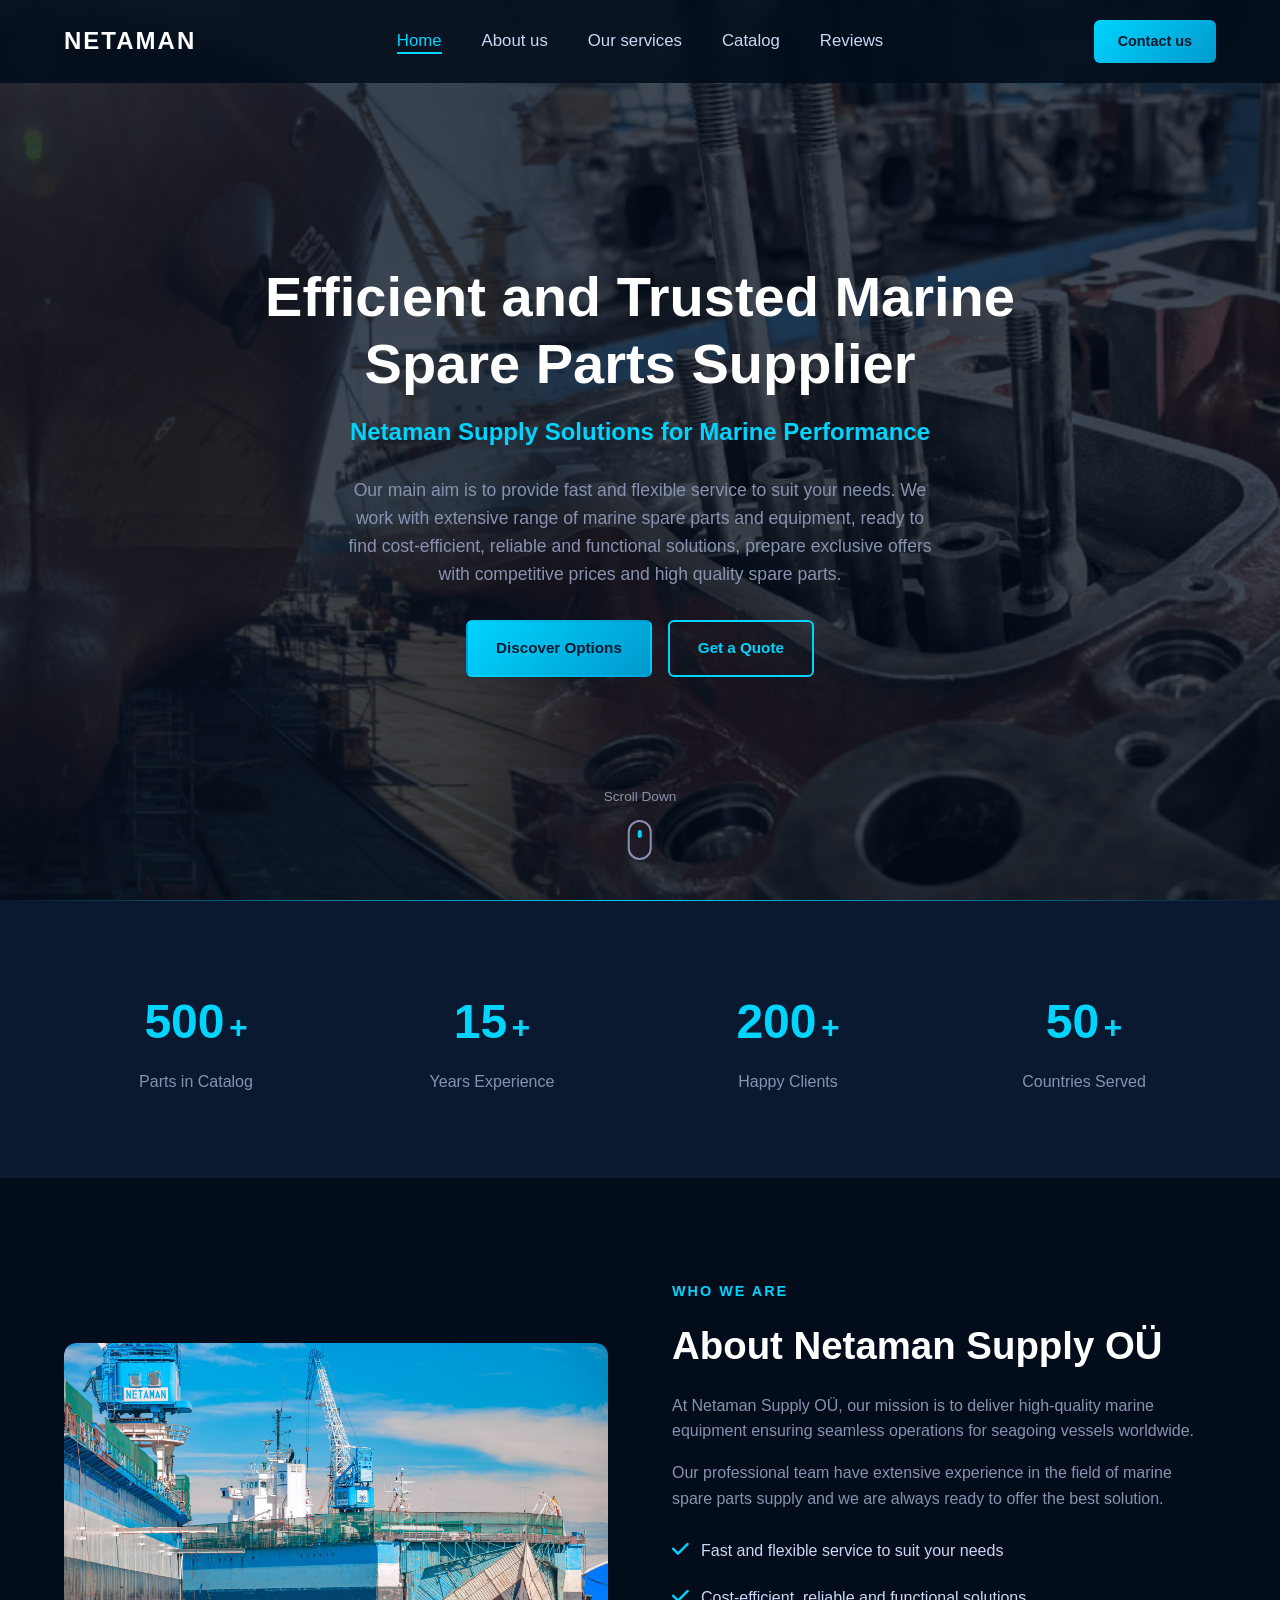
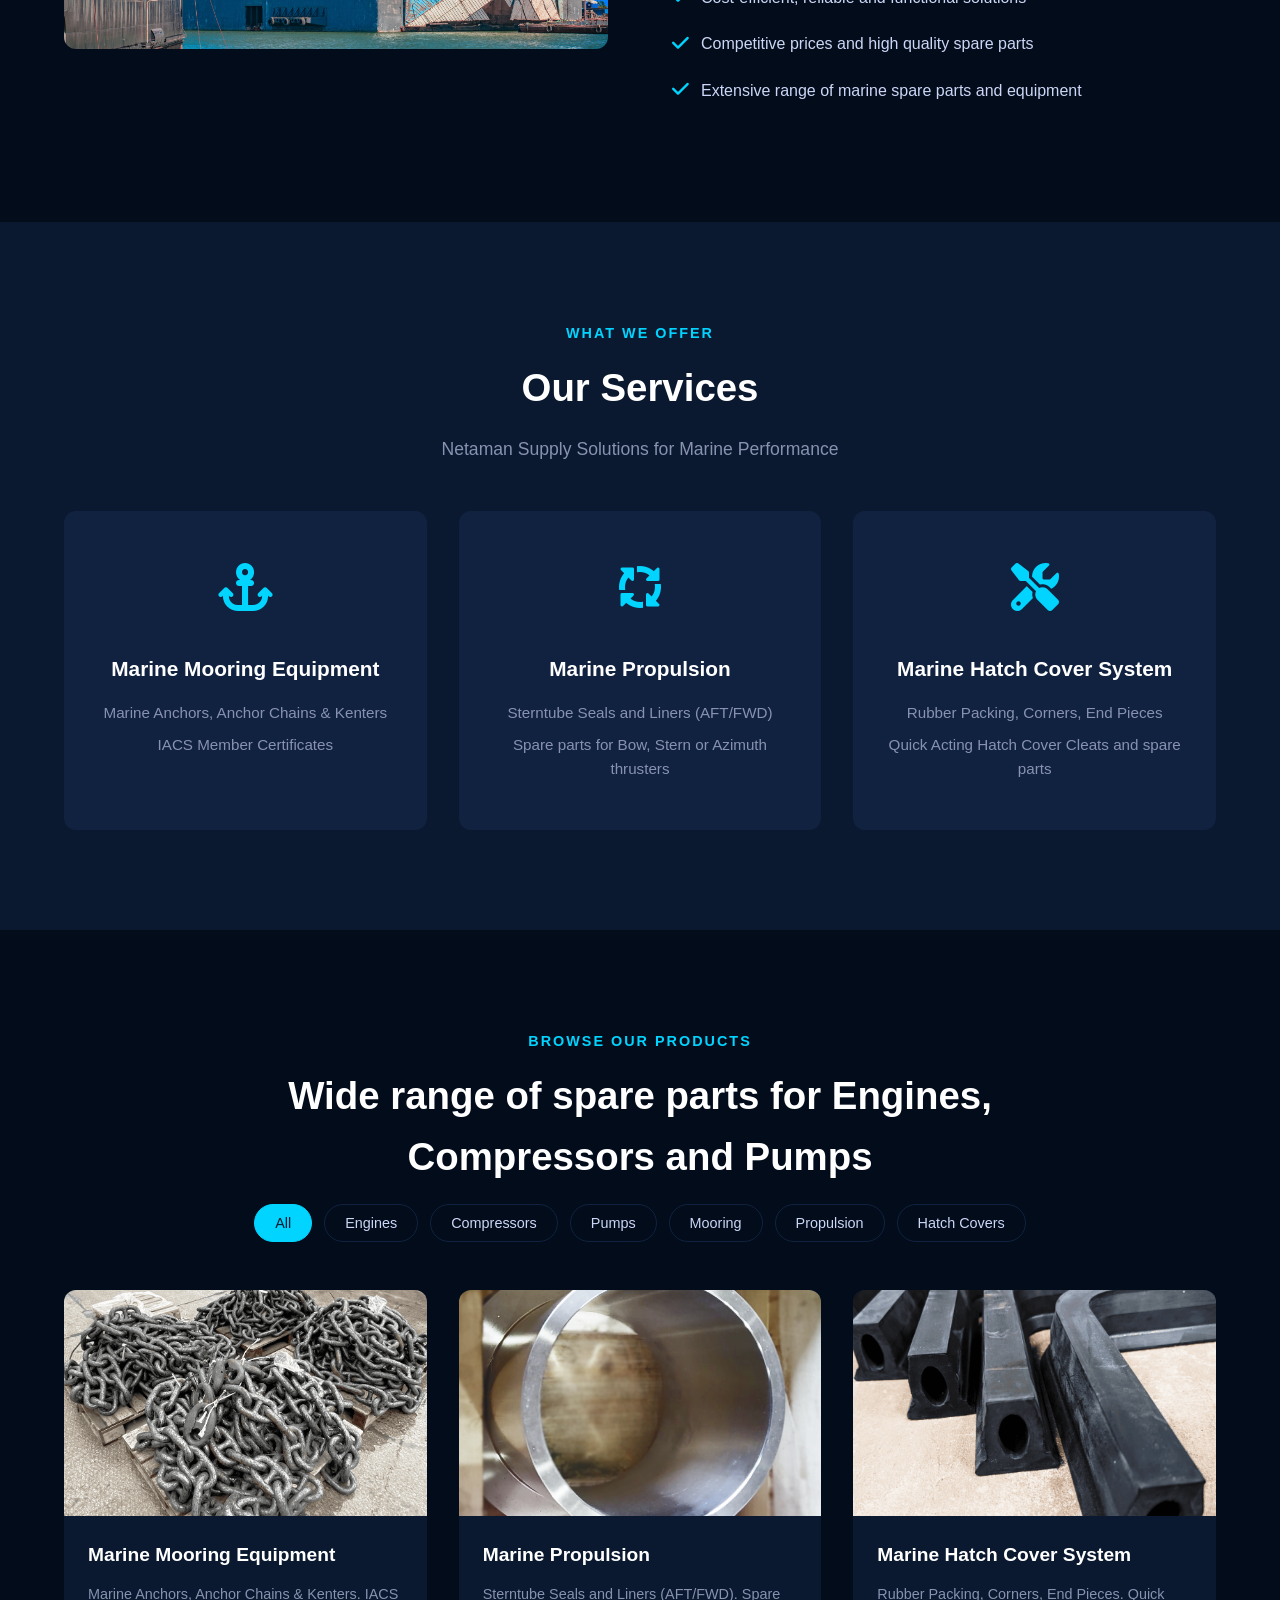
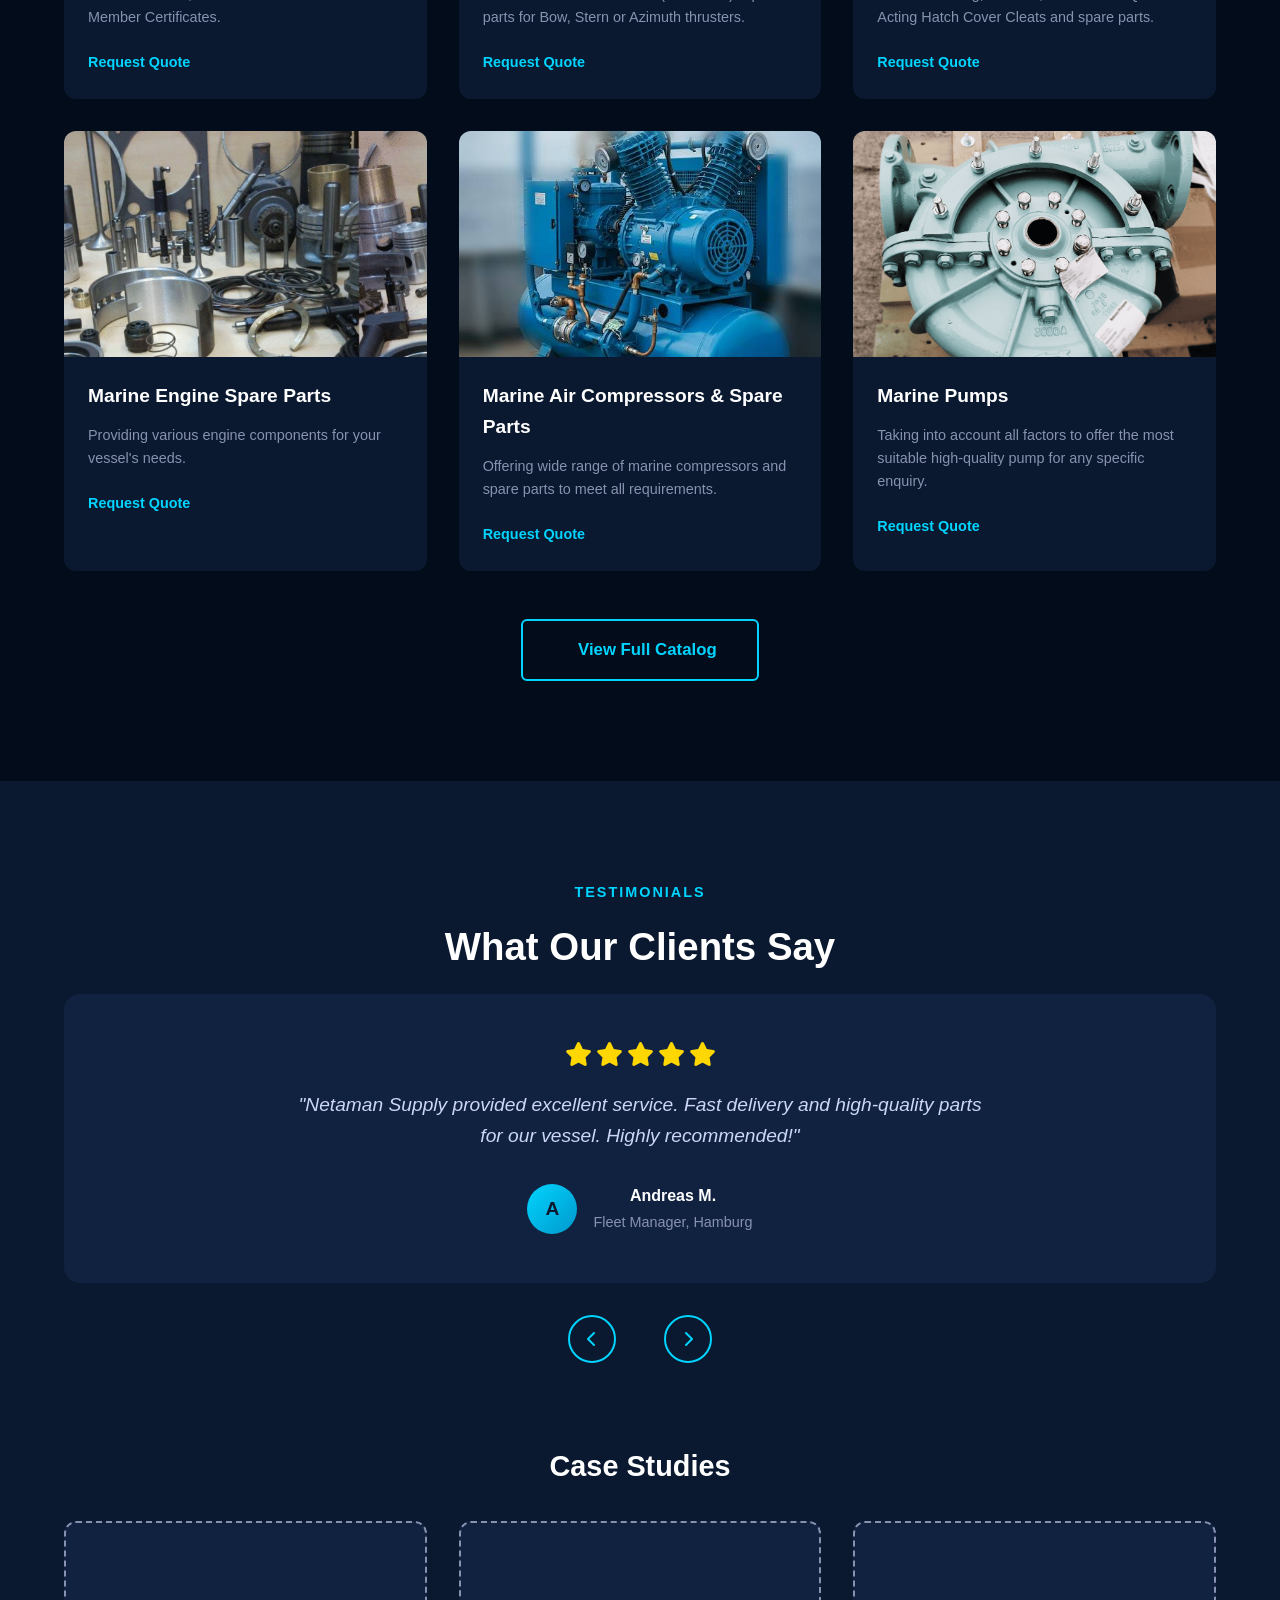
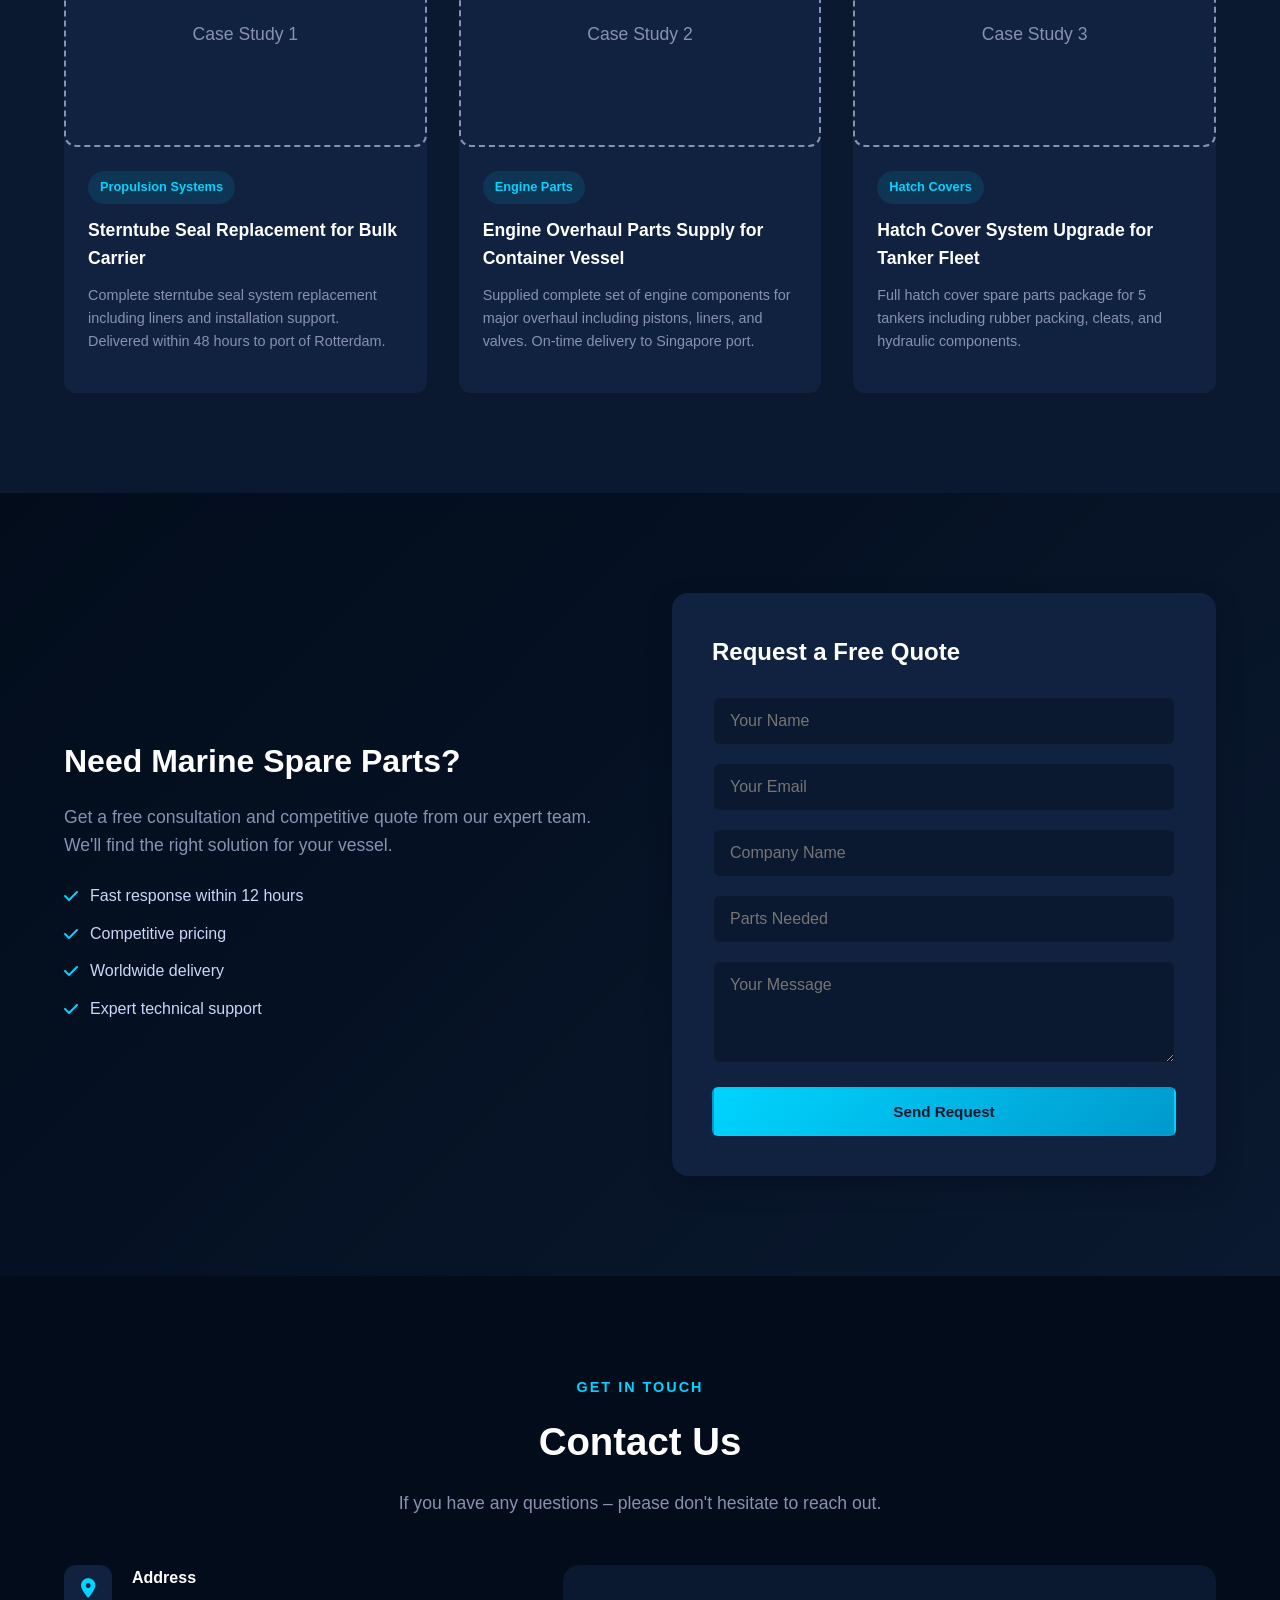
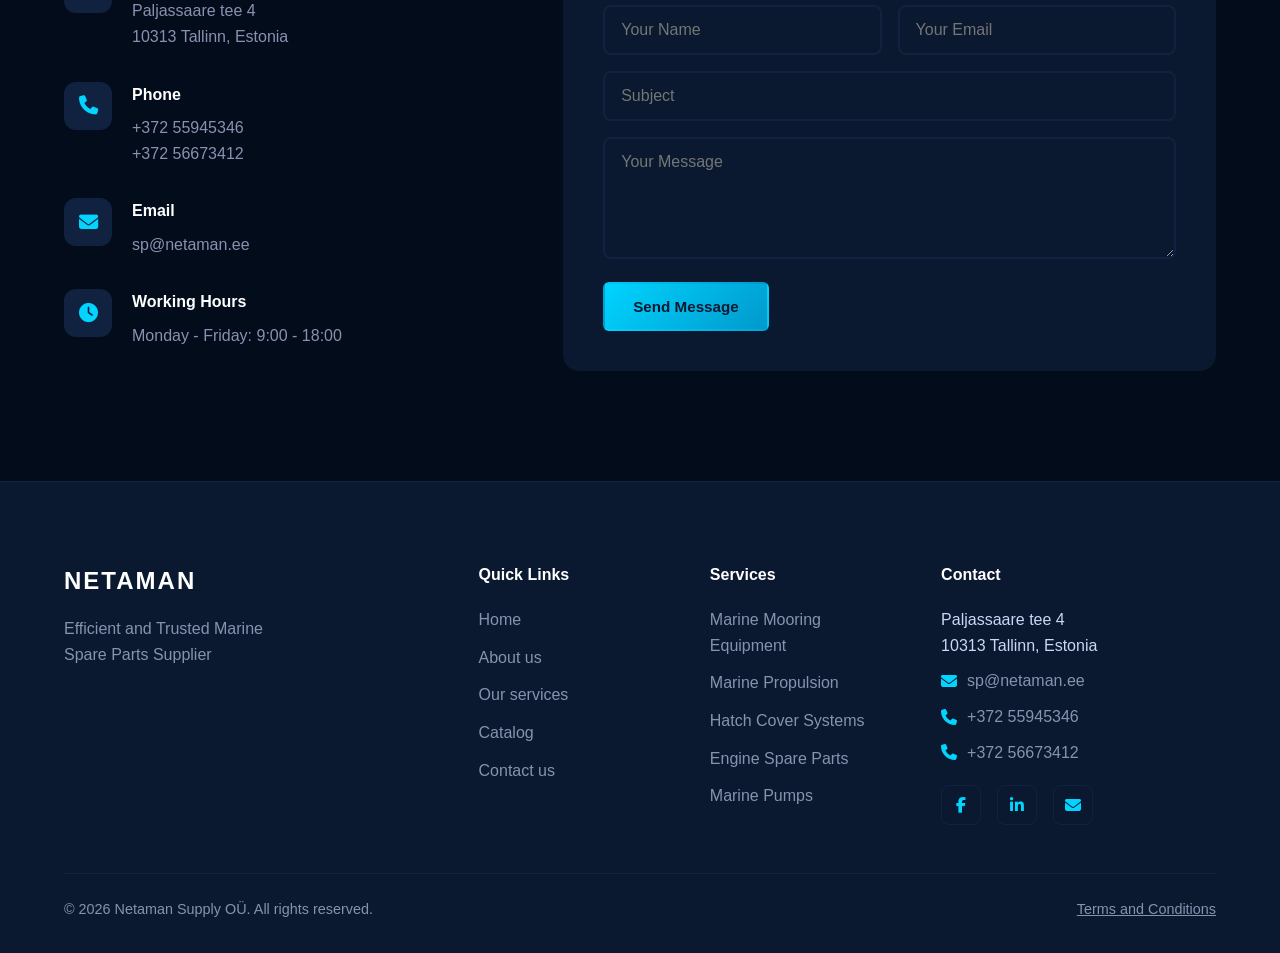
==== commit 694940d0: "Add files via upload" ====
--- a/index.html
+++ b/index.html
@@ -156,11 +156,6 @@
                 <span class="section-tag center">Browse Our Products</span>
                 <h2 class="section-title center">Wide range of spare parts for Engines, <br>Compressors and Pumps</h2>
 
-                <div class="catalog-search animate-on-scroll">
-                    <input type="text" id="catalog-search-input" placeholder="Search parts..." class="search-input">
-                    <button class="search-btn" aria-label="Search"><i class="fa-solid fa-magnifying-glass"></i></button>
-                </div>
-
                 <div class="catalog-filters">
                     <button class="filter-btn active" data-filter="all">All</button>
                     <button class="filter-btn" data-filter="engines">Engines</button>
@@ -335,7 +330,6 @@
                                 <span class="case-tag">Propulsion Systems</span>
                                 <h4>Sterntube Seal Replacement for Bulk Carrier</h4>
                                 <p>Complete sterntube seal system replacement including liners and installation support. Delivered within 48 hours to port of Rotterdam.</p>
-                                <a href="#contact" class="case-link">Read More <i class="fa-solid fa-arrow-right"></i></a>
                             </div>
                         </div>
                         <div class="case-card animate-on-scroll">
@@ -346,7 +340,6 @@
                                 <span class="case-tag">Engine Parts</span>
                                 <h4>Engine Overhaul Parts Supply for Container Vessel</h4>
                                 <p>Supplied complete set of engine components for major overhaul including pistons, liners, and valves. On-time delivery to Singapore port.</p>
-                                <a href="#contact" class="case-link">Read More <i class="fa-solid fa-arrow-right"></i></a>
                             </div>
                         </div>
                         <div class="case-card animate-on-scroll">
@@ -357,7 +350,6 @@
                                 <span class="case-tag">Hatch Covers</span>
                                 <h4>Hatch Cover System Upgrade for Tanker Fleet</h4>
                                 <p>Full hatch cover spare parts package for 5 tankers including rubber packing, cleats, and hydraulic components.</p>
-                                <a href="#contact" class="case-link">Read More <i class="fa-solid fa-arrow-right"></i></a>
                             </div>
                         </div>
                     </div>
@@ -372,7 +364,7 @@
                         <h2>Need Marine Spare Parts?</h2>
                         <p>Get a free consultation and competitive quote from our expert team. We'll find the right solution for your vessel.</p>
                         <ul>
-                            <li><i class="fa-solid fa-check"></i> Fast response within 24 hours</li>
+                            <li><i class="fa-solid fa-check"></i> Fast response within 12 hours</li>
                             <li><i class="fa-solid fa-check"></i> Competitive pricing</li>
                             <li><i class="fa-solid fa-check"></i> Worldwide delivery</li>
                             <li><i class="fa-solid fa-check"></i> Expert technical support</li>
@@ -498,7 +490,7 @@
                         <li><a href="#catalog">Marine Pumps</a></li>
                     </ul>
                 </div>
-                <div class="footer-contact">
+                        <div class="footer-contact">
                     <h4>Contact</h4>
                     <p>Paljassaare tee 4<br>10313 Tallinn, Estonia</p>
                     <p><i class="fa-solid fa-envelope"></i> <a href="mailto:sp@netaman.ee">sp@netaman.ee</a></p>
@@ -513,74 +505,11 @@
             </div>
             <div class="footer-bottom">
                 <p>&copy; 2026 Netaman Supply OÜ. All rights reserved.</p>
-                <a href="https://nsply.com/terms-and-conditions/" class="terms-link" id="terms-open">Terms and Conditions</a>
+                <a href="terms.html" class="terms-link">Terms and Conditions</a>
             </div>
         </div>
     </footer>
 
     <script src="script.js"></script>
-
-    <div class="modal-overlay" id="terms-modal">
-        <div class="modal">
-            <div class="modal-header">
-                <h3>Terms and Conditions</h3>
-                <button class="modal-close" id="terms-close" aria-label="Close modal">
-                    <i class="fa-solid fa-xmark"></i>
-                </button>
-            </div>
-            <div class="modal-body">
-                <div class="terms-content">
-                    <div class="terms-section">
-                        <h4>1. General Provisions</h4>
-                        <p>These General Terms and Conditions of Sale and Delivery (hereinafter referred to as "Terms") apply to all transactions conducted by Netaman Supply OÜ (hereinafter referred to as "Supplier") with its customers (hereinafter referred to as "Buyer"). By placing an order, the Buyer agrees to be bound by these Terms.</p>
-                    </div>
-                    <div class="terms-section">
-                        <h4>2. Orders and Contracts</h4>
-                        <p>All orders submitted to the Supplier shall be considered offers to purchase goods. The Supplier reserves the right to accept or reject any order. A binding contract is formed only upon written confirmation by the Supplier. Orders may be placed via email, telephone, or through the Supplier's website.</p>
-                    </div>
-                    <div class="terms-section">
-                        <h4>3. Pricing and Payment Terms</h4>
-                        <p>All prices are quoted in EUR unless otherwise stated and are exclusive of VAT and any applicable taxes. Payment terms are as agreed upon in the individual order confirmation. In the absence of specific agreement, payment is due within 14 days from the date of invoice. Late payments shall accrue interest at the statutory rate.</p>
-                    </div>
-                    <div class="terms-section">
-                        <h4>4. Delivery and Shipping</h4>
-                        <p>Delivery dates are approximate and not guaranteed unless explicitly confirmed in writing. The Supplier shall make every effort to deliver within the estimated timeframe. Shipping costs shall be borne by the Buyer unless otherwise agreed. Delivery is considered complete when the goods are handed over to the carrier or collected by the Buyer.</p>
-                    </div>
-                    <div class="terms-section">
-                        <h4>5. Title and Risk</h4>
-                        <p>Title to the goods shall pass to the Buyer only upon full payment of all amounts owed to the Supplier. Risk of loss or damage passes to the Buyer upon delivery to the carrier or upon collection. The Supplier shall not be liable for any delay or failure in delivery caused by events beyond its reasonable control.</p>
-                    </div>
-                    <div class="terms-section">
-                        <h4>6. Quality and Warranty</h4>
-                        <p>The Supplier warrants that all goods delivered shall conform to the specifications agreed upon and be free from material defects at the time of delivery. Warranty claims must be submitted in writing within 14 days of receipt of the goods. The Supplier's liability under warranty is limited to repair or replacement of the defective goods.</p>
-                    </div>
-                    <div class="terms-section">
-                        <h4>7. Returns and Cancellations</h4>
-                        <p>Returns are accepted only with prior written approval from the Supplier. Items may not be returned if they have been used, damaged, or customized. The Supplier reserves the right to charge a restocking fee of up to 20% on returned items. Orders may be cancelled by the Buyer only before the goods have been dispatched.</p>
-                    </div>
-                    <div class="terms-section">
-                        <h4>8. Limitation of Liability</h4>
-                        <p>The Supplier shall not be liable for any indirect, incidental, consequential, or punitive damages arising from the use of or inability to use the goods supplied. The Supplier's total liability shall not exceed the purchase price of the goods in question. Nothing in these Terms excludes or limits liability for personal injury or death caused by negligence.</p>
-                    </div>
-                    <div class="terms-section">
-                        <h4>9. Force Majeure</h4>
-                        <p>Neither party shall be liable for failure to perform its obligations if such failure is caused by events beyond its reasonable control, including but not limited to natural disasters, war, terrorism, strikes, government actions, or pandemics. The affected party shall notify the other party promptly and use reasonable efforts to mitigate the impact.</p>
-                    </div>
-                    <div class="terms-section">
-                        <h4>10. Governing Law and Dispute Resolution</h4>
-                        <p>These Terms shall be governed by and construed in accordance with the laws of the Republic of Estonia. Any disputes arising from or in connection with these Terms shall be resolved through negotiation. If negotiation fails, disputes shall be submitted to the competent courts of Estonia.</p>
-                    </div>
-                    <div class="terms-section">
-                        <h4>11. Amendments</h4>
-                        <p>The Supplier reserves the right to amend these Terms at any time. Amendments shall become effective upon publication on the Supplier's website. Buyers will be notified of material changes. Continued use of the Supplier's services after amendments constitutes acceptance of the updated Terms.</p>
-                    </div>
-                    <div class="terms-footer">
-                        <p>Netaman Supply OÜ | Paljassaare tee 4, 10313 Tallinn, Estonia | sp@netaman.ee</p>
-                        <p>Effective Date: January 2026</p>
-                    </div>
-                </div>
-            </div>
-        </div>
-    </div>
 </body>
 </html>
--- a/styles.css
+++ b/styles.css
@@ -1236,46 +1236,72 @@
 }
 
 .modal-body {
+    overflow: hidden;
+    max-height: calc(90vh - 80px);
+}
+
+.terms-content {
     padding: 32px;
     overflow-y: auto;
-    max-height: calc(90vh - 80px);
-}
-
-.terms-content {
+    height: 100%;
     color: var(--text);
     line-height: 1.8;
+    scrollbar-width: thin;
+    scrollbar-color: var(--accent) var(--primary);
+}
+
+.terms-content::-webkit-scrollbar {
+    width: 8px;
+}
+
+.terms-content::-webkit-scrollbar-track {
+    background: var(--primary);
+}
+
+.terms-content::-webkit-scrollbar-thumb {
+    background-color: var(--accent);
+    border-radius: 4px;
+}
+
+.terms-main-title {
+    color: var(--accent);
+    font-size: 1.2rem;
+    margin-bottom: 24px;
+    padding-bottom: 12px;
+    border-bottom: 2px solid var(--primary-light);
 }
 
 .terms-content h4 {
     color: var(--white);
-    font-size: 1.15rem;
+    font-size: 1.1rem;
     margin-bottom: 12px;
-    padding-bottom: 8px;
-    border-bottom: 1px solid var(--primary-light);
-}
-
-.terms-section {
-    margin-bottom: 28px;
-}
-
-.terms-section p {
-    color: var(--text);
+    margin-top: 16px;
+}
+
+.terms-content p {
     margin-bottom: 12px;
     font-size: 0.95rem;
 }
 
+.terms-list {
+    margin: 12px 0 16px 24px;
+    list-style-type: disc;
+}
+
+.terms-list li {
+    margin-bottom: 6px;
+    font-size: 0.95rem;
+}
+
 .terms-footer {
     margin-top: 40px;
-    padding-top: 24px;
-    border-top: 2px solid var(--accent);
+    padding-top: 20px;
+    border-top: 1px solid var(--primary-light);
     text-align: center;
     color: var(--text-light);
-    font-size: 0.9rem;
-}
-
-.terms-footer p {
-    margin-bottom: 6px;
-}
+    font-weight: 600;
+}
+
 
 .pdf-viewer {
     background: var(--bg-card);
@@ -1296,14 +1322,20 @@
     }
 
     .modal-body {
+        padding: 0;
+    }
+
+    .terms-content {
         padding: 24px 20px;
+        height: calc(95vh - 70px);
     }
 
     .terms-content h4 {
         font-size: 1.05rem;
     }
 
-    .terms-section p {
+    .terms-section p,
+    .terms-list li {
         font-size: 0.9rem;
     }
 }
@@ -1485,6 +1517,76 @@
     }
 }
 
+/* Terms Page */
+.terms-page {
+    padding: 60px 0 100px;
+}
+
+.terms-container {
+    max-width: 900px;
+    margin: 0 auto;
+    background: var(--primary);
+    padding: 48px;
+    border-radius: 16px;
+    color: var(--text);
+    line-height: 1.7;
+}
+
+.terms-container h2 {
+    font-size: 1.4rem;
+    color: var(--accent);
+    margin-bottom: 32px;
+    padding-bottom: 16px;
+    border-bottom: 2px solid var(--primary-light);
+}
+
+.terms-container h3 {
+    font-size: 1.2rem;
+    color: var(--white);
+    margin-bottom: 16px;
+    margin-top: 32px;
+}
+
+.terms-container p {
+    margin-bottom: 12px;
+    font-size: 1rem;
+}
+
+.terms-list {
+    margin: 12px 0 16px 24px;
+    list-style-type: disc;
+}
+
+.terms-list li {
+    margin-bottom: 8px;
+    line-height: 1.6;
+    font-size: 0.95rem;
+}
+
+.terms-footer {
+    margin-top: 48px;
+    padding-top: 24px;
+    border-top: 2px solid var(--accent);
+    text-align: center;
+    color: var(--text-light);
+    font-weight: 600;
+    font-size: 1.1rem;
+}
+
+@media (max-width: 768px) {
+    .terms-container {
+        padding: 32px 24px;
+    }
+
+    .terms-container h2 {
+        font-size: 1.2rem;
+    }
+
+    .terms-container h3 {
+        font-size: 1.1rem;
+    }
+}
+
 /* Category Page */
 .page-hero {
     padding: 140px 0 60px;
@@ -1579,6 +1681,17 @@
 .subcategory-image {
     aspect-ratio: 16/10;
     overflow: hidden;
+}
+
+.subcategory-image img {
+    width: 100%;
+    height: 100%;
+    object-fit: cover;
+    transition: var(--transition);
+}
+
+.subcategory-card:hover .subcategory-image img {
+    transform: scale(1.05);
 }
 
 .subcategory-image .image-placeholder {
@@ -1652,9 +1765,82 @@
     transition: var(--transition);
 }
 
+.gallery-item img {
+    width: 100%;
+    height: 100%;
+    object-fit: cover;
+    transition: var(--transition);
+}
+
+.gallery-item:hover img {
+    transform: scale(1.05);
+}
+
 .gallery-item:hover {
-    transform: scale(1.03);
     box-shadow: var(--shadow);
+}
+
+.compatibility-section {
+    margin-top: 48px;
+    padding: 40px;
+    background: var(--primary);
+    border-radius: 16px;
+}
+
+.compatibility-title {
+    color: var(--white);
+    font-size: 1.4rem;
+    margin-bottom: 16px;
+}
+
+.compatibility-text {
+    color: var(--text);
+    font-size: 1.05rem;
+    margin-bottom: 24px;
+}
+
+.compatibility-list {
+    display: grid;
+    grid-template-columns: repeat(2, 1fr);
+    gap: 12px;
+    margin-bottom: 28px;
+}
+
+.compatibility-list p {
+    color: var(--text);
+    font-size: 0.95rem;
+    padding-left: 20px;
+    position: relative;
+}
+
+.compatibility-list p::before {
+    content: '';
+    position: absolute;
+    left: 0;
+    top: 50%;
+    transform: translateY(-50%);
+    width: 8px;
+    height: 8px;
+    background: var(--accent);
+    border-radius: 2px;
+}
+
+.compatibility-note {
+    color: var(--text-light);
+    font-size: 0.85rem;
+    font-style: italic;
+    padding-top: 20px;
+    border-top: 1px solid var(--primary-light);
+}
+
+@media (max-width: 768px) {
+    .compatibility-section {
+        padding: 24px;
+    }
+
+    .compatibility-list {
+        grid-template-columns: 1fr;
+    }
 }
 
 .gallery-item .image-placeholder {
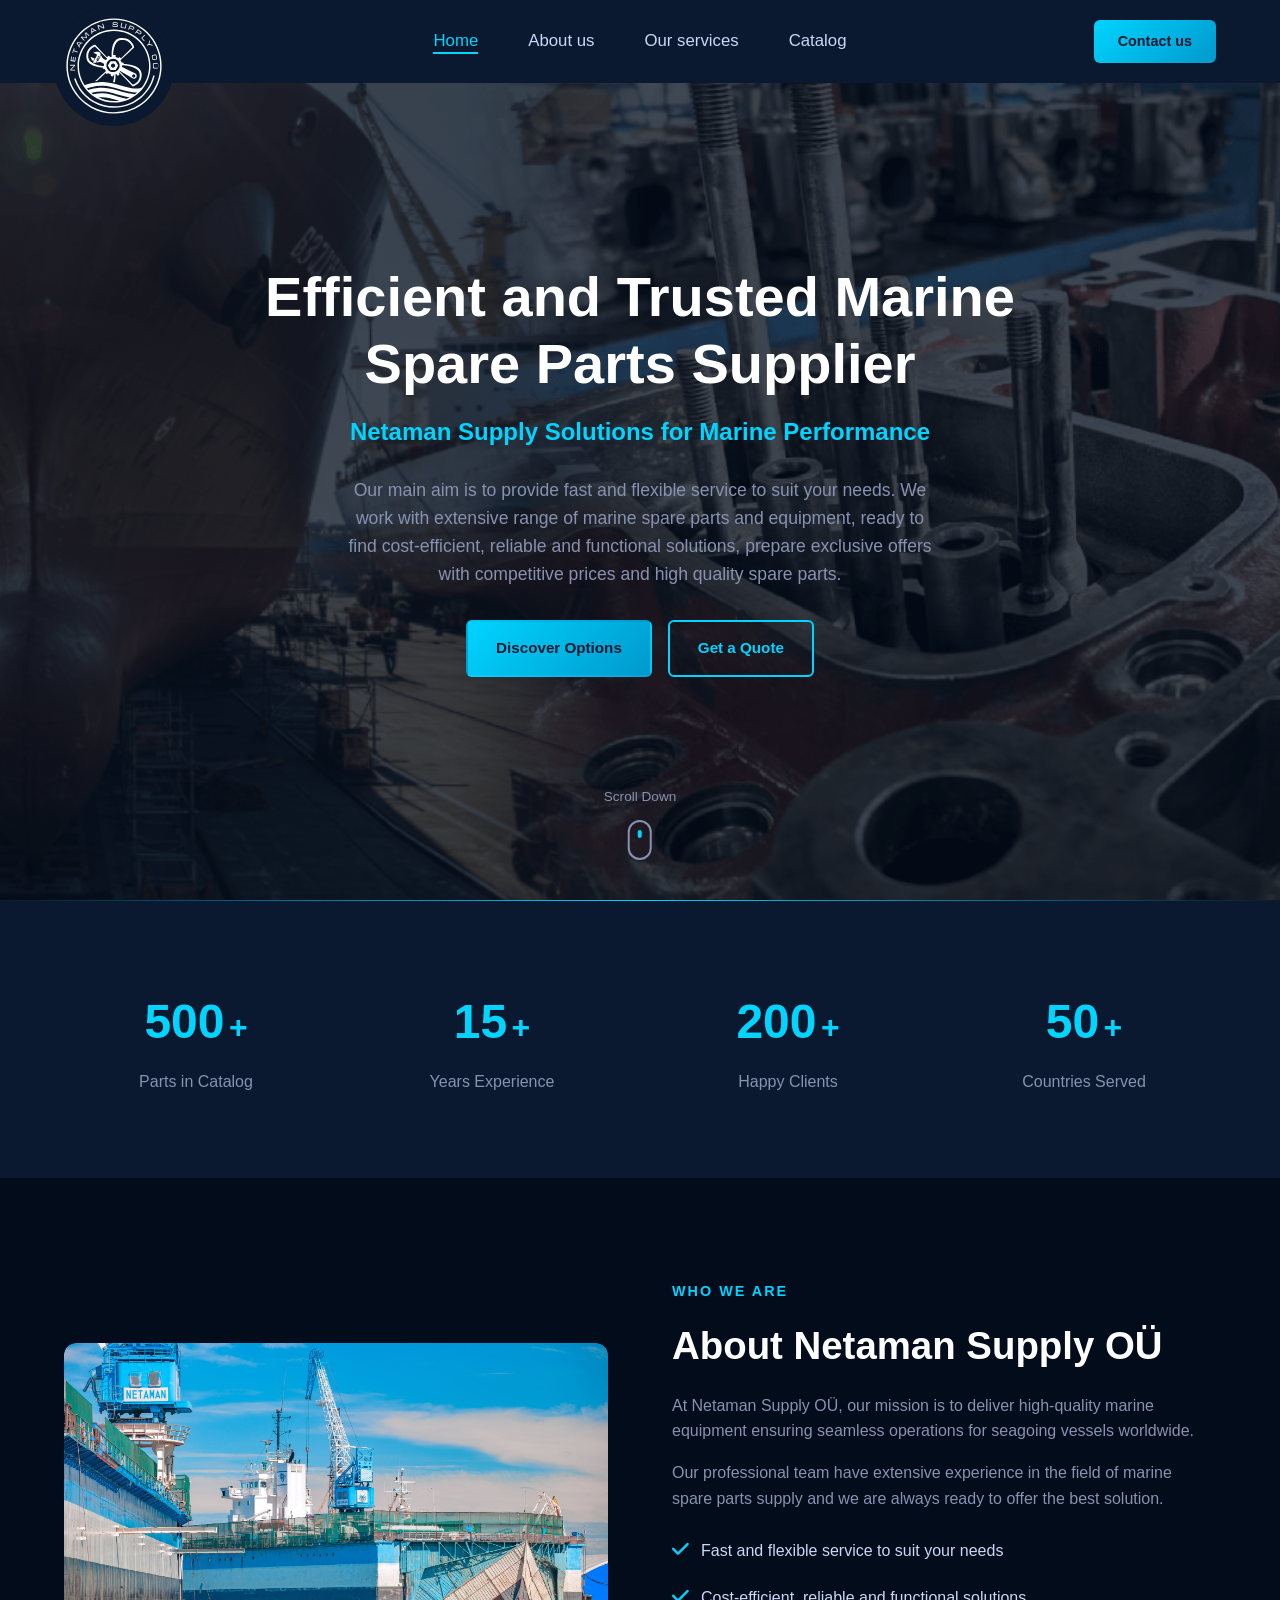
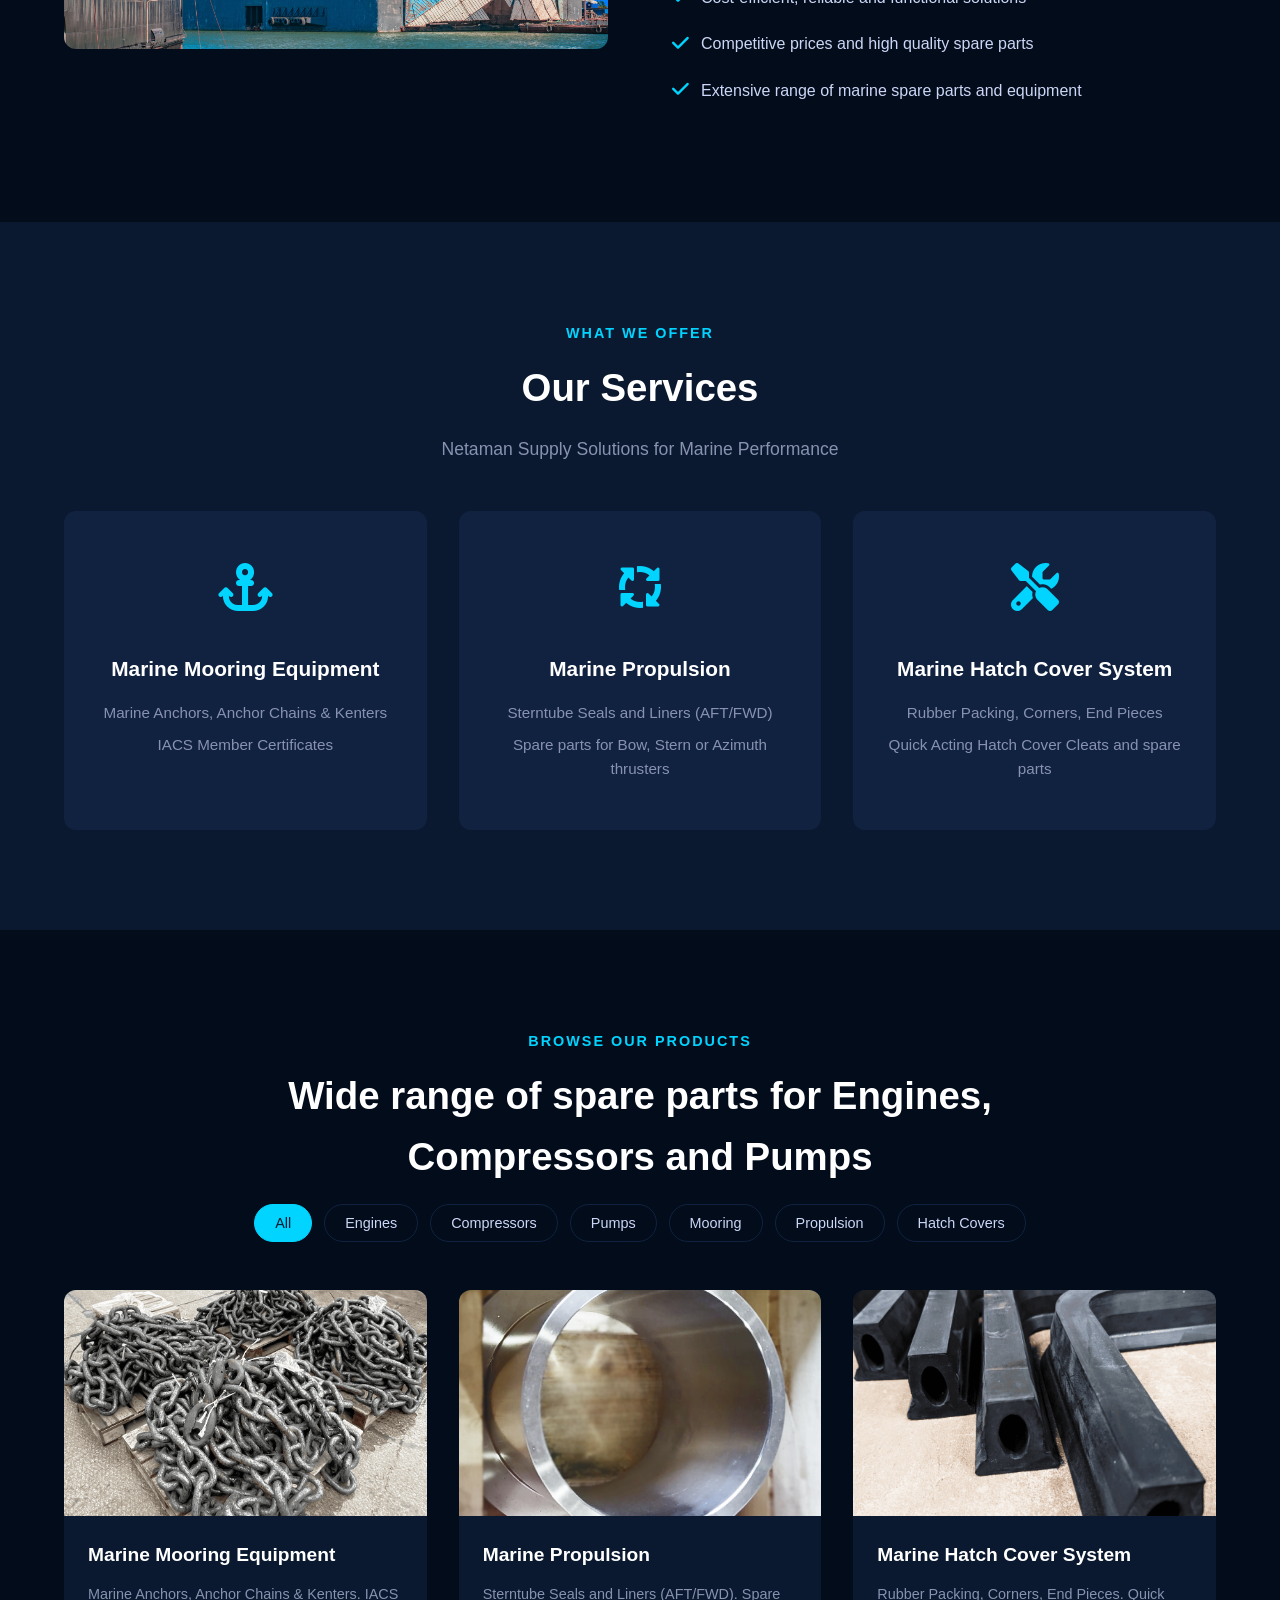
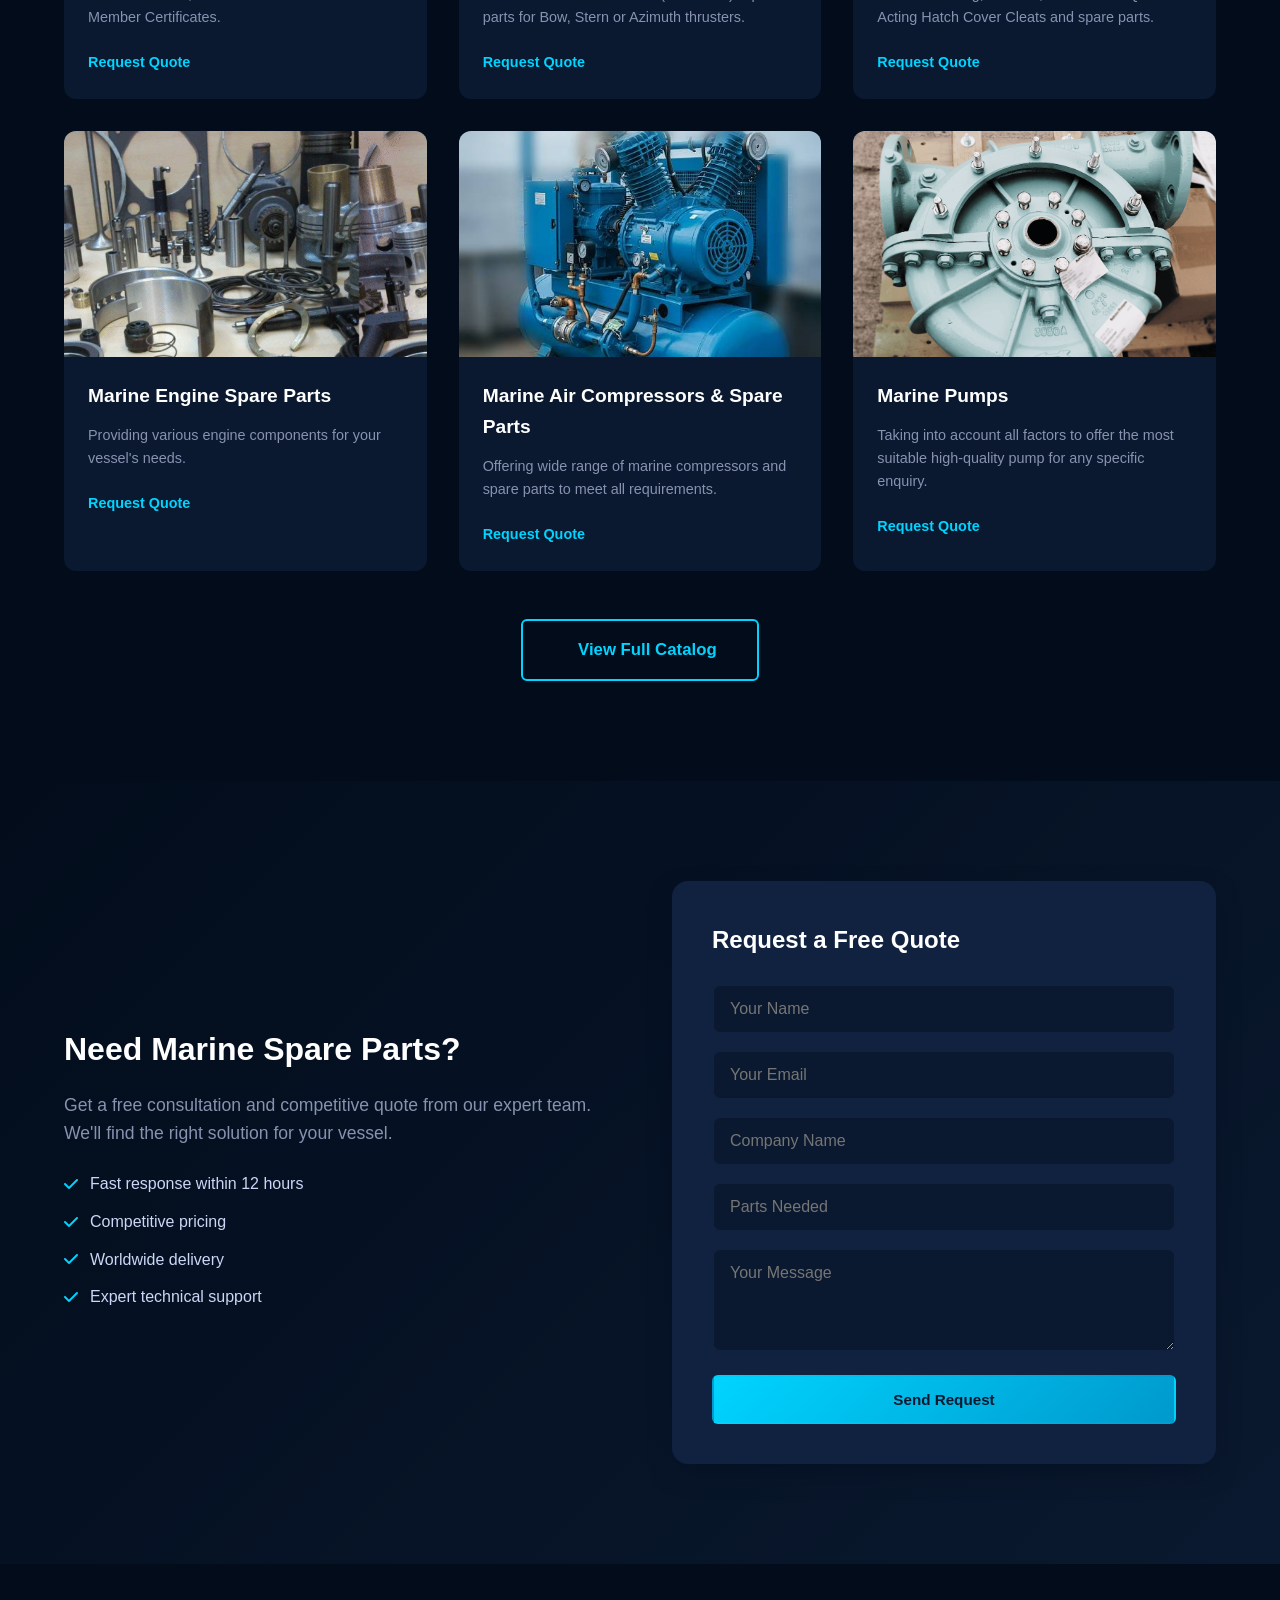
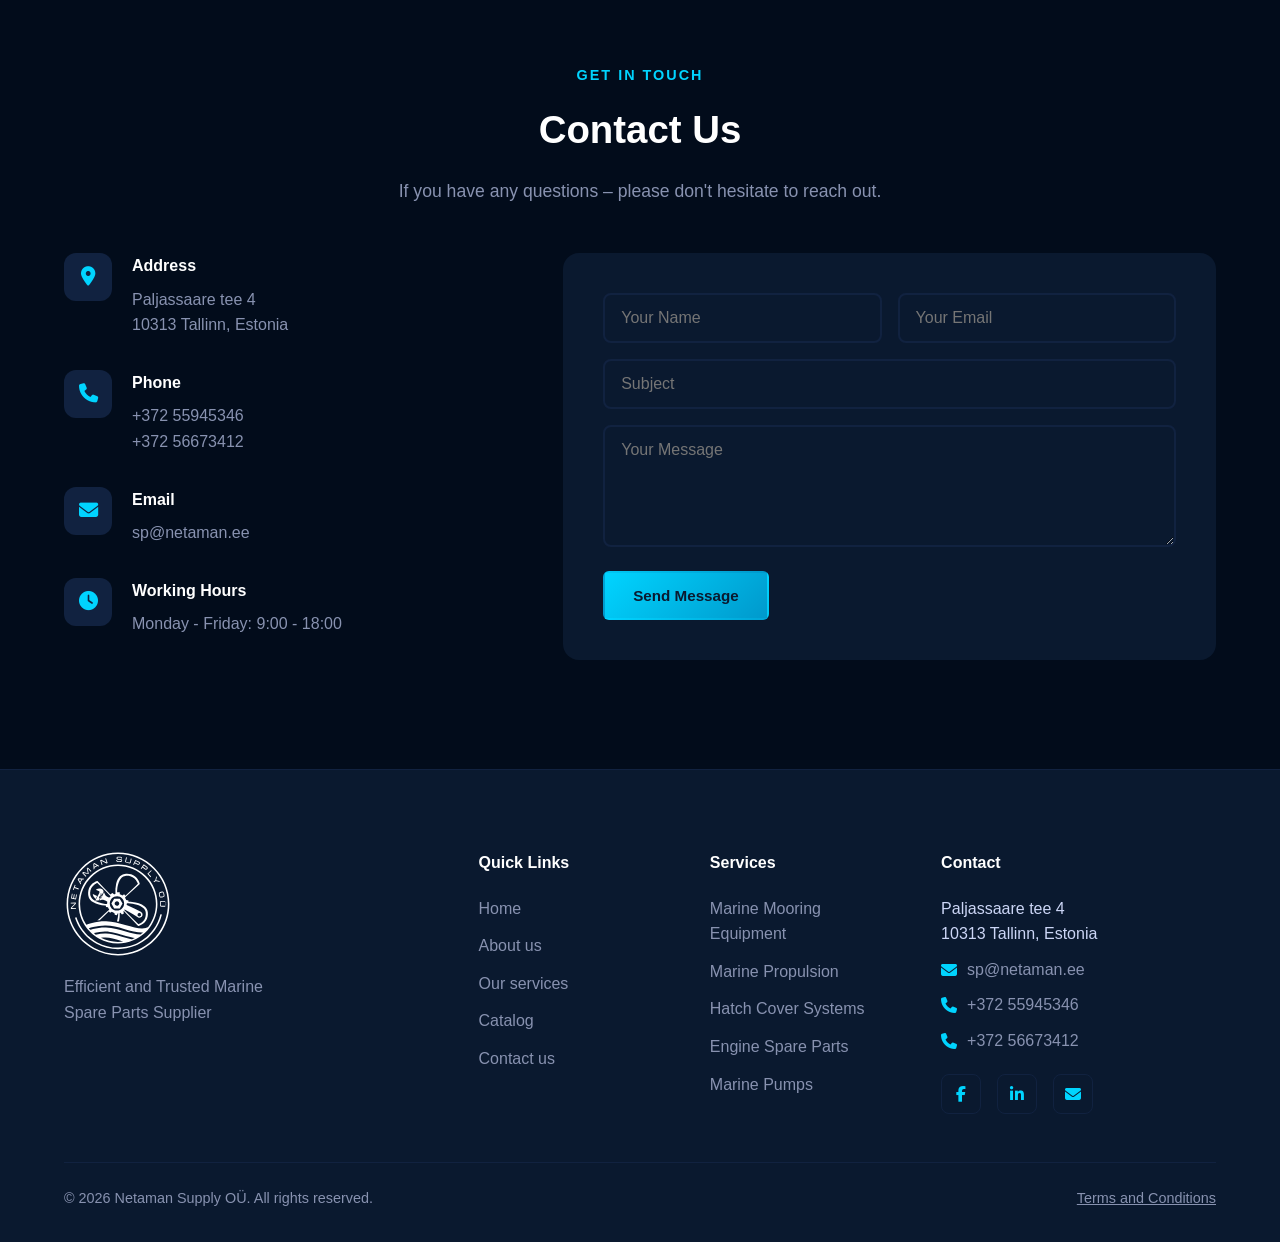
==== commit 2ae456ac: "Add files via upload" ====
--- a/index.html
+++ b/index.html
@@ -12,6 +12,7 @@
     <meta property="og:type" content="website">
     <meta property="og:url" content="https://nsply.com/">
     <title>Netaman Supply OÜ – Marine Spare Parts Supplier</title>
+    <link rel="icon" type="image/svg+xml" href="favicon/favicon.svg">
     <link rel="stylesheet" href="https://cdnjs.cloudflare.com/ajax/libs/font-awesome/6.5.1/css/all.min.css">
     <link rel="stylesheet" href="styles.css">
 </head>
@@ -19,7 +20,9 @@
     <header class="header" id="header">
         <div class="container">
             <div class="logo">
-                <div class="logo-placeholder">NETAMAN</div>
+                <a href="#home" class="logo-circle">
+                    <img src="img/logo/LogoNSPLY.svg" alt="NSPLY Logo" class="logo-img">
+                </a>
             </div>
             <nav class="nav" id="nav">
                 <button class="nav-toggle" id="nav-toggle" aria-label="Toggle navigation">
@@ -32,7 +35,6 @@
                     <li><a href="#about" class="nav-link">About us</a></li>
                     <li><a href="#services" class="nav-link">Our services</a></li>
                     <li><a href="#catalog" class="nav-link">Catalog</a></li>
-                    <li><a href="#reviews" class="nav-link">Reviews</a></li>
                     <li class="nav-mobile-btn"><a href="#contact" class="nav-link">Contact us</a></li>
                 </ul>
             </nav>
@@ -56,7 +58,7 @@
                 <p class="hero-text animate-on-scroll">Our main aim is to provide fast and flexible service to suit your needs. We work with extensive range of marine spare parts and equipment, ready to find cost-efficient, reliable and functional solutions, prepare exclusive offers with competitive prices and high quality spare parts.</p>
                 <div class="hero-buttons animate-on-scroll">
                     <a href="#catalog" class="btn btn-primary">Discover Options</a>
-                    <a href="#contact" class="btn btn-outline">Get a Quote</a>
+                    <a href="#lead-capture" class="btn btn-outline">Get a Quote</a>
                 </div>
             </div>
             <div class="hero-scroll">
@@ -236,127 +238,6 @@
             </div>
         </section>
 
-        <section class="reviews" id="reviews">
-            <div class="container">
-                <span class="section-tag center">Testimonials</span>
-                <h2 class="section-title center">What Our Clients Say</h2>
-
-                <div class="reviews-slider">
-                    <div class="reviews-track" id="reviews-track">
-                        <div class="review-card">
-                            <div class="review-stars">
-                                <i class="fa-solid fa-star"></i>
-                                <i class="fa-solid fa-star"></i>
-                                <i class="fa-solid fa-star"></i>
-                                <i class="fa-solid fa-star"></i>
-                                <i class="fa-solid fa-star"></i>
-                            </div>
-                            <p>"Netaman Supply provided excellent service. Fast delivery and high-quality parts for our vessel. Highly recommended!"</p>
-                            <div class="review-author">
-                                <div class="author-avatar">A</div>
-                                <div>
-                                    <strong>Andreas M.</strong>
-                                    <span>Fleet Manager, Hamburg</span>
-                                </div>
-                            </div>
-                        </div>
-                        <div class="review-card">
-                            <div class="review-stars">
-                                <i class="fa-solid fa-star"></i>
-                                <i class="fa-solid fa-star"></i>
-                                <i class="fa-solid fa-star"></i>
-                                <i class="fa-solid fa-star"></i>
-                                <i class="fa-solid fa-star"></i>
-                            </div>
-                            <p>"Professional team with extensive experience. They found the exact parts we needed at a competitive price. Will work with them again."</p>
-                            <div class="review-author">
-                                <div class="author-avatar">K</div>
-                                <div>
-                                    <strong>Kristjan L.</strong>
-                                    <span>Technical Director, Tallinn</span>
-                                </div>
-                            </div>
-                        </div>
-                        <div class="review-card">
-                            <div class="review-stars">
-                                <i class="fa-solid fa-star"></i>
-                                <i class="fa-solid fa-star"></i>
-                                <i class="fa-solid fa-star"></i>
-                                <i class="fa-solid fa-star"></i>
-                                <i class="fa-solid fa-star"></i>
-                            </div>
-                            <p>"Reliable supplier for marine spare parts. Their sterntube seals are top quality and delivery was faster than expected."</p>
-                            <div class="review-author">
-                                <div class="author-avatar">R</div>
-                                <div>
-                                    <strong>Robert S.</strong>
-                                    <span>Chief Engineer, Rotterdam</span>
-                                </div>
-                            </div>
-                        </div>
-                        <div class="review-card">
-                            <div class="review-stars">
-                                <i class="fa-solid fa-star"></i>
-                                <i class="fa-solid fa-star"></i>
-                                <i class="fa-solid fa-star"></i>
-                                <i class="fa-solid fa-star"></i>
-                                <i class="fa-solid fa-star"></i>
-                            </div>
-                            <p>"Netaman Supply is our go-to supplier for marine equipment. Their flexibility and service quality are unmatched in the industry."</p>
-                            <div class="review-author">
-                                <div class="author-avatar">M</div>
-                                <div>
-                                    <strong>Michael T.</strong>
-                                    <span>Procurement, Singapore</span>
-                                </div>
-                            </div>
-                        </div>
-                    </div>
-                    <div class="slider-controls">
-                        <button class="slider-btn" id="slider-prev" aria-label="Previous review"><i class="fa-solid fa-chevron-left"></i></button>
-                        <div class="slider-dots" id="slider-dots"></div>
-                        <button class="slider-btn" id="slider-next" aria-label="Next review"><i class="fa-solid fa-chevron-right"></i></button>
-                    </div>
-                </div>
-
-                <div class="case-studies">
-                    <h3 class="case-studies-title">Case Studies</h3>
-                    <div class="case-studies-grid">
-                        <div class="case-card animate-on-scroll">
-                            <div class="case-image">
-                                <div class="image-placeholder">Case Study 1</div>
-                            </div>
-                            <div class="case-content">
-                                <span class="case-tag">Propulsion Systems</span>
-                                <h4>Sterntube Seal Replacement for Bulk Carrier</h4>
-                                <p>Complete sterntube seal system replacement including liners and installation support. Delivered within 48 hours to port of Rotterdam.</p>
-                            </div>
-                        </div>
-                        <div class="case-card animate-on-scroll">
-                            <div class="case-image">
-                                <div class="image-placeholder">Case Study 2</div>
-                            </div>
-                            <div class="case-content">
-                                <span class="case-tag">Engine Parts</span>
-                                <h4>Engine Overhaul Parts Supply for Container Vessel</h4>
-                                <p>Supplied complete set of engine components for major overhaul including pistons, liners, and valves. On-time delivery to Singapore port.</p>
-                            </div>
-                        </div>
-                        <div class="case-card animate-on-scroll">
-                            <div class="case-image">
-                                <div class="image-placeholder">Case Study 3</div>
-                            </div>
-                            <div class="case-content">
-                                <span class="case-tag">Hatch Covers</span>
-                                <h4>Hatch Cover System Upgrade for Tanker Fleet</h4>
-                                <p>Full hatch cover spare parts package for 5 tankers including rubber packing, cleats, and hydraulic components.</p>
-                            </div>
-                        </div>
-                    </div>
-                </div>
-            </div>
-        </section>
-
         <section class="lead-capture" id="lead-capture">
             <div class="container">
                 <div class="lead-capture-content">
@@ -372,27 +253,26 @@
                     </div>
                     <div class="lead-form animate-on-scroll">
                         <h3>Request a Free Quote</h3>
-                        <form id="quote-form">
-                            <div class="form-group">
-                                <input type="text" name="name" placeholder="Your Name" required>
-                            </div>
-                            <div class="form-group">
-                                <input type="email" name="email" placeholder="Your Email" required>
-                            </div>
-                            <div class="form-group">
-                                <input type="text" name="company" placeholder="Company Name">
-                            </div>
-                            <div class="form-group">
-                                <input type="text" name="parts" placeholder="Parts Needed">
-                            </div>
-                            <div class="form-group">
-                                <textarea name="message" placeholder="Your Message" rows="4"></textarea>
+                        <form id="quote-form" action="https://formsubmit.co/sp@netaman.ee" method="POST">
+                            <input type="hidden" name="_subject" value="New Quote Request – NSPLY">
+                            <input type="hidden" name="_template" value="table">
+                            <div class="form-group">
+                                <input type="text" name="Name" placeholder="Your Name" required>
+                            </div>
+                            <div class="form-group">
+                                <input type="email" name="Email" placeholder="Your Email" required>
+                            </div>
+                            <div class="form-group">
+                                <input type="text" name="Company" placeholder="Company Name">
+                            </div>
+                            <div class="form-group">
+                                <input type="text" name="Parts Needed" placeholder="Parts Needed">
+                            </div>
+                            <div class="form-group">
+                                <textarea name="Message" placeholder="Your Message" rows="4"></textarea>
                             </div>
                             <button type="submit" class="btn btn-primary btn-full">Send Request</button>
                         </form>
-                        <div class="form-success" id="form-success">
-                            <p>Thank you! We'll get back to you soon.</p>
-                        </div>
                     </div>
                 </div>
             </div>
@@ -437,20 +317,22 @@
                         </div>
                     </div>
                     <div class="contact-form animate-on-scroll">
-                        <form id="contact-form">
+                        <form id="contact-form" action="https://formsubmit.co/sp@netaman.ee" method="POST">
+                            <input type="hidden" name="_subject" value="New Contact Message – NSPLY">
+                            <input type="hidden" name="_template" value="table">
                             <div class="form-row">
                                 <div class="form-group">
-                                    <input type="text" name="name" placeholder="Your Name" required>
+                                    <input type="text" name="Name" placeholder="Your Name" required>
                                 </div>
                                 <div class="form-group">
-                                    <input type="email" name="email" placeholder="Your Email" required>
+                                    <input type="email" name="Email" placeholder="Your Email" required>
                                 </div>
                             </div>
                             <div class="form-group">
-                                <input type="text" name="subject" placeholder="Subject">
-                            </div>
-                            <div class="form-group">
-                                <textarea name="message" placeholder="Your Message" rows="5" required></textarea>
+                                <input type="text" name="Subject" placeholder="Subject">
+                            </div>
+                            <div class="form-group">
+                                <textarea name="Message" placeholder="Your Message" rows="5" required></textarea>
                             </div>
                             <button type="submit" class="btn btn-primary">Send Message</button>
                         </form>
@@ -467,7 +349,7 @@
         <div class="container">
             <div class="footer-grid">
                 <div class="footer-brand">
-                    <div class="logo-placeholder">NETAMAN</div>
+                    <img src="img/logo/LogoNSPLY.svg" alt="NSPLY Logo" class="logo-img">
                     <p>Efficient and Trusted Marine<br>Spare Parts Supplier</p>
                 </div>
                 <div class="footer-links">
--- a/styles.css
+++ b/styles.css
@@ -47,13 +47,14 @@
     left: 0;
     right: 0;
     z-index: 1000;
-    background: rgba(2, 12, 27, 0.85);
-    backdrop-filter: blur(10px);
+    background: var(--primary);
+    backdrop-filter: blur(12px);
+    -webkit-backdrop-filter: blur(12px);
     transition: var(--transition);
 }
 
 .header.scrolled {
-    background: rgba(10, 25, 47, 0.95);
+    background: var(--primary);
     box-shadow: var(--shadow);
 }
 
@@ -72,22 +73,60 @@
     gap: 32px;
 }
 
-.logo-placeholder {
-    font-size: 1.5rem;
-    font-weight: 700;
-    color: var(--white);
-    letter-spacing: 2px;
-    text-decoration: none;
-    transition: var(--transition);
-}
-
-.logo-placeholder:hover {
-    color: var(--accent);
+.logo-img {
+    height: 100px;
+    width: auto;
+    display: block;
+    filter: brightness(0) invert(1);
+    position: relative;
+    z-index: 1;
+}
+
+.header .logo {
+    position: relative;
+    display: flex;
+    align-items: center;
+}
+
+.logo-circle {
+    width: 120px;
+    height: 120px;
+    border-radius: 50%;
+    background: var(--primary);
+    backdrop-filter: blur(12px);
+    -webkit-backdrop-filter: blur(12px);
+    display: flex;
+    align-items: center;
+    justify-content: center;
+    transition: background 0.3s ease;
+    position: absolute;
+    left: -10px;
+    top: 65%;
+    transform: translateY(-30%);
+    overflow: visible;
+    box-shadow: 0 0 0 0px rgba(255, 255, 255, 0.08);
+}
+
+.logo-circle:hover {
+    background: var(--primary);
+}
+
+.logo-circle:hover {
+    background: var(--primary);
+}
+
+.header .logo .logo-img {
+    height: 100px;
+}
+
+.footer .logo-img {
+    height: 108px;
+    margin-bottom: 12px;
 }
 
 .nav-list {
     display: flex;
-    gap: 40px;
+    gap: 50px;
     list-style: none;
 }
 
@@ -1918,4 +1957,37 @@
     .breadcrumb {
         flex-wrap: wrap;
     }
+}
+
+.scroll-top-btn {
+    position: fixed;
+    bottom: 32px;
+    right: 32px;
+    width: 50px;
+    height: 50px;
+    border-radius: 50%;
+    background: var(--accent);
+    color: var(--white);
+    border: none;
+    cursor: pointer;
+    display: flex;
+    align-items: center;
+    justify-content: center;
+    font-size: 1.2rem;
+    opacity: 0;
+    visibility: hidden;
+    transform: translateY(20px);
+    transition: opacity 0.4s ease, visibility 0.4s ease, transform 0.4s ease, background 0.3s ease;
+    z-index: 999;
+    box-shadow: 0 4px 12px rgba(0, 0, 0, 0.3);
+}
+
+.scroll-top-btn.visible {
+    opacity: 1;
+    visibility: visible;
+    transform: translateY(0);
+}
+
+.scroll-top-btn:hover {
+    background: var(--accent-dark);
 }
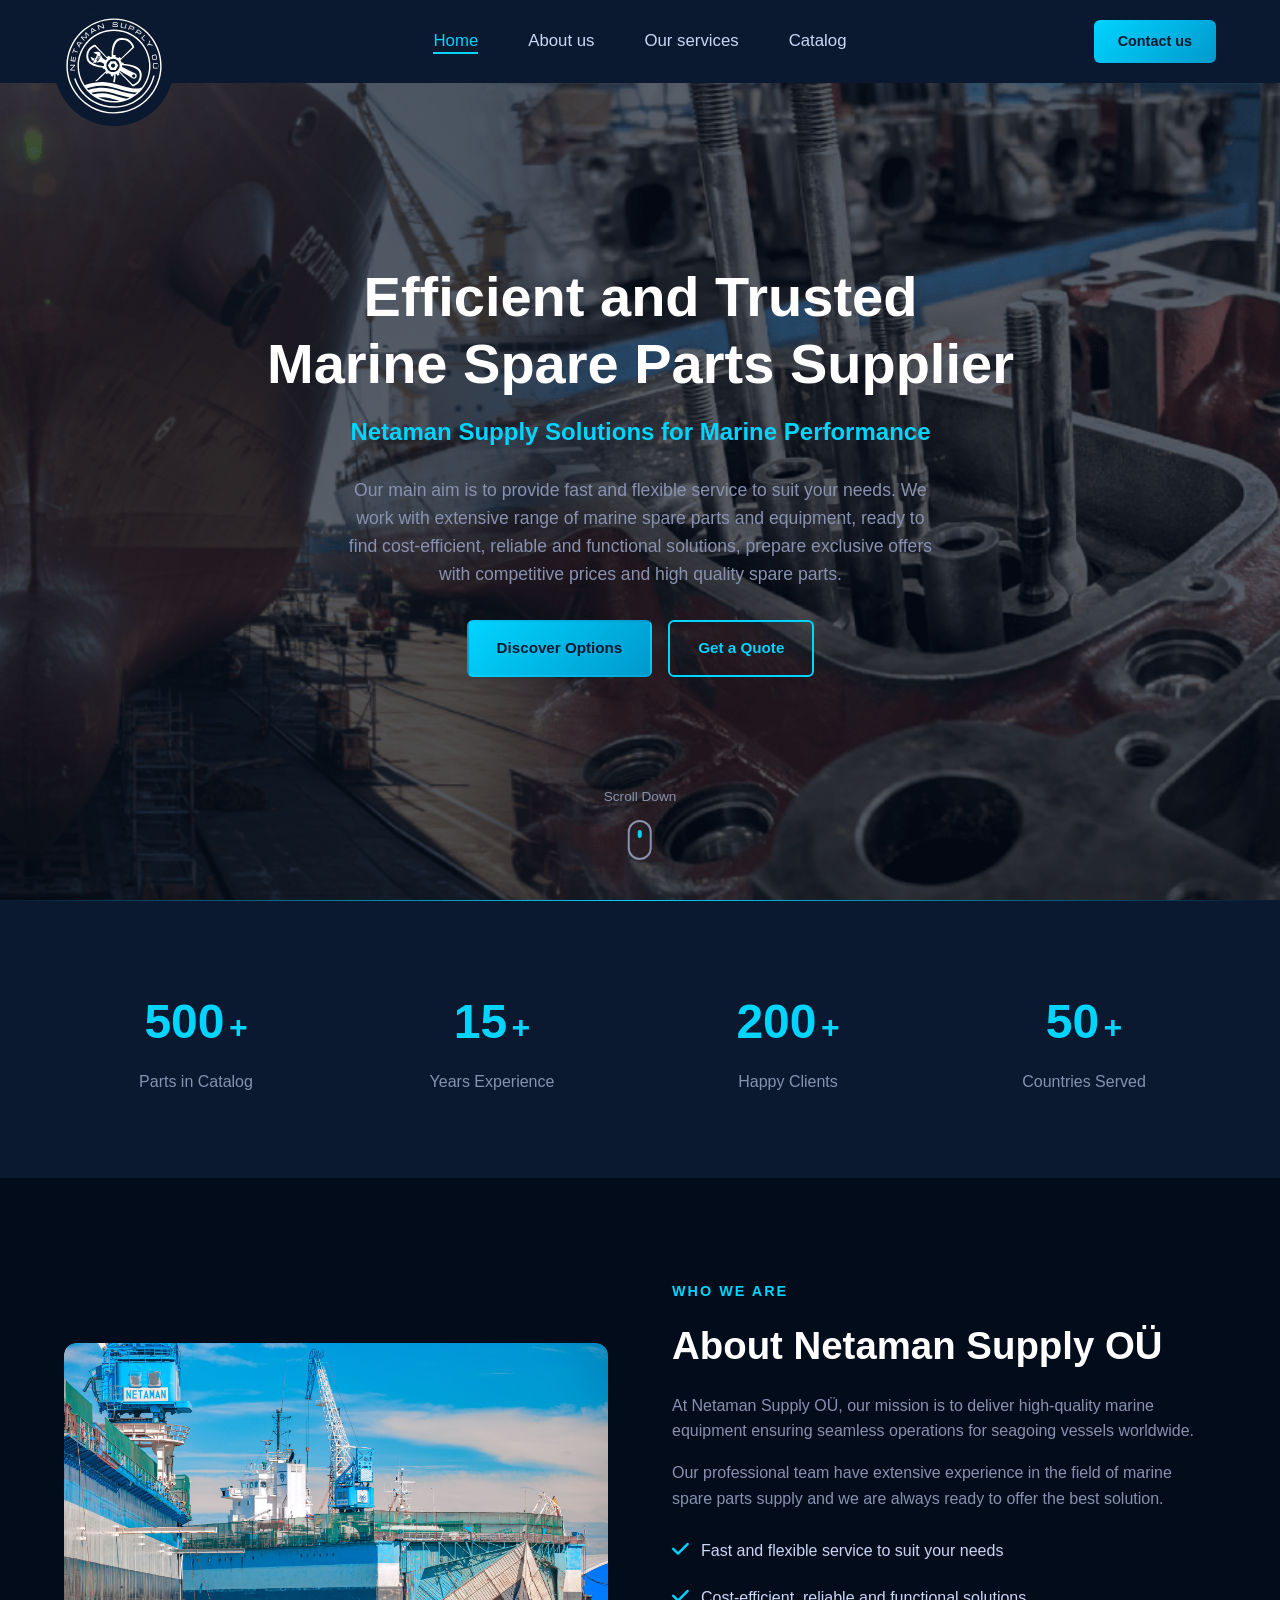
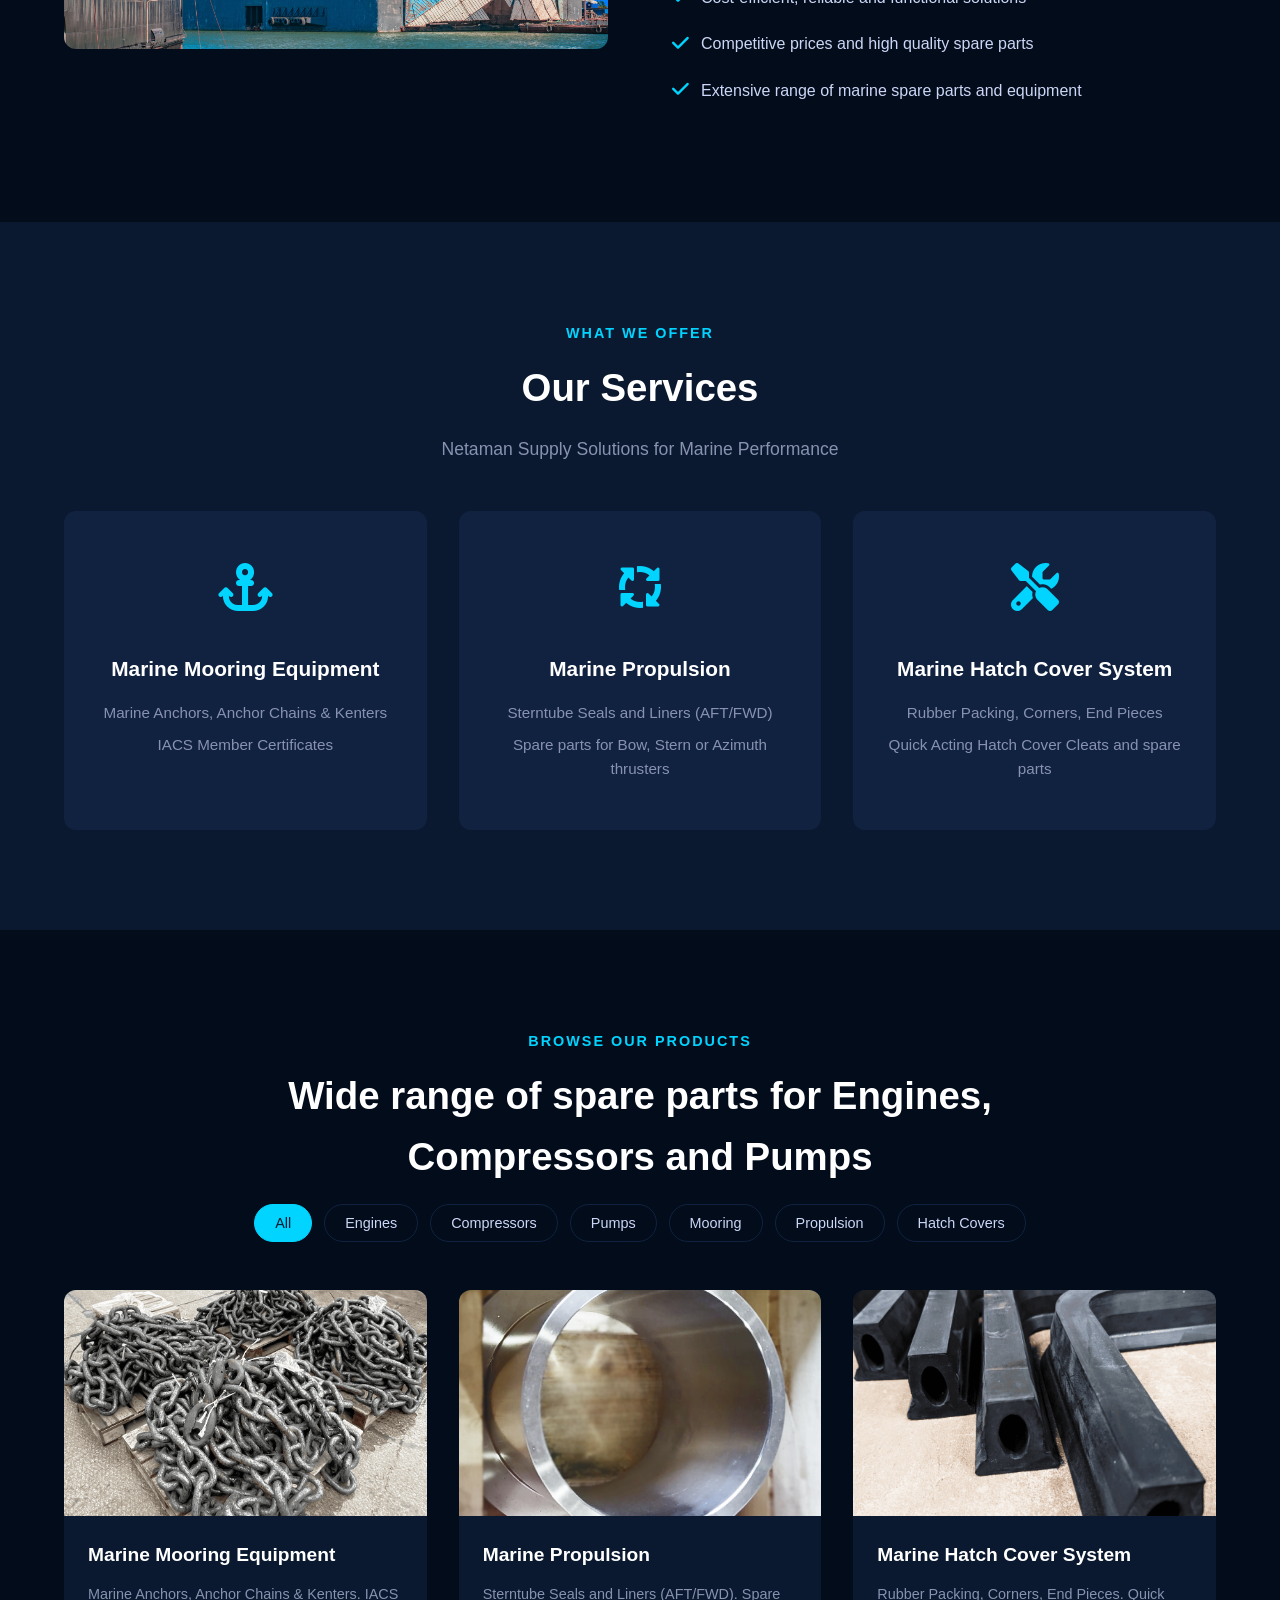
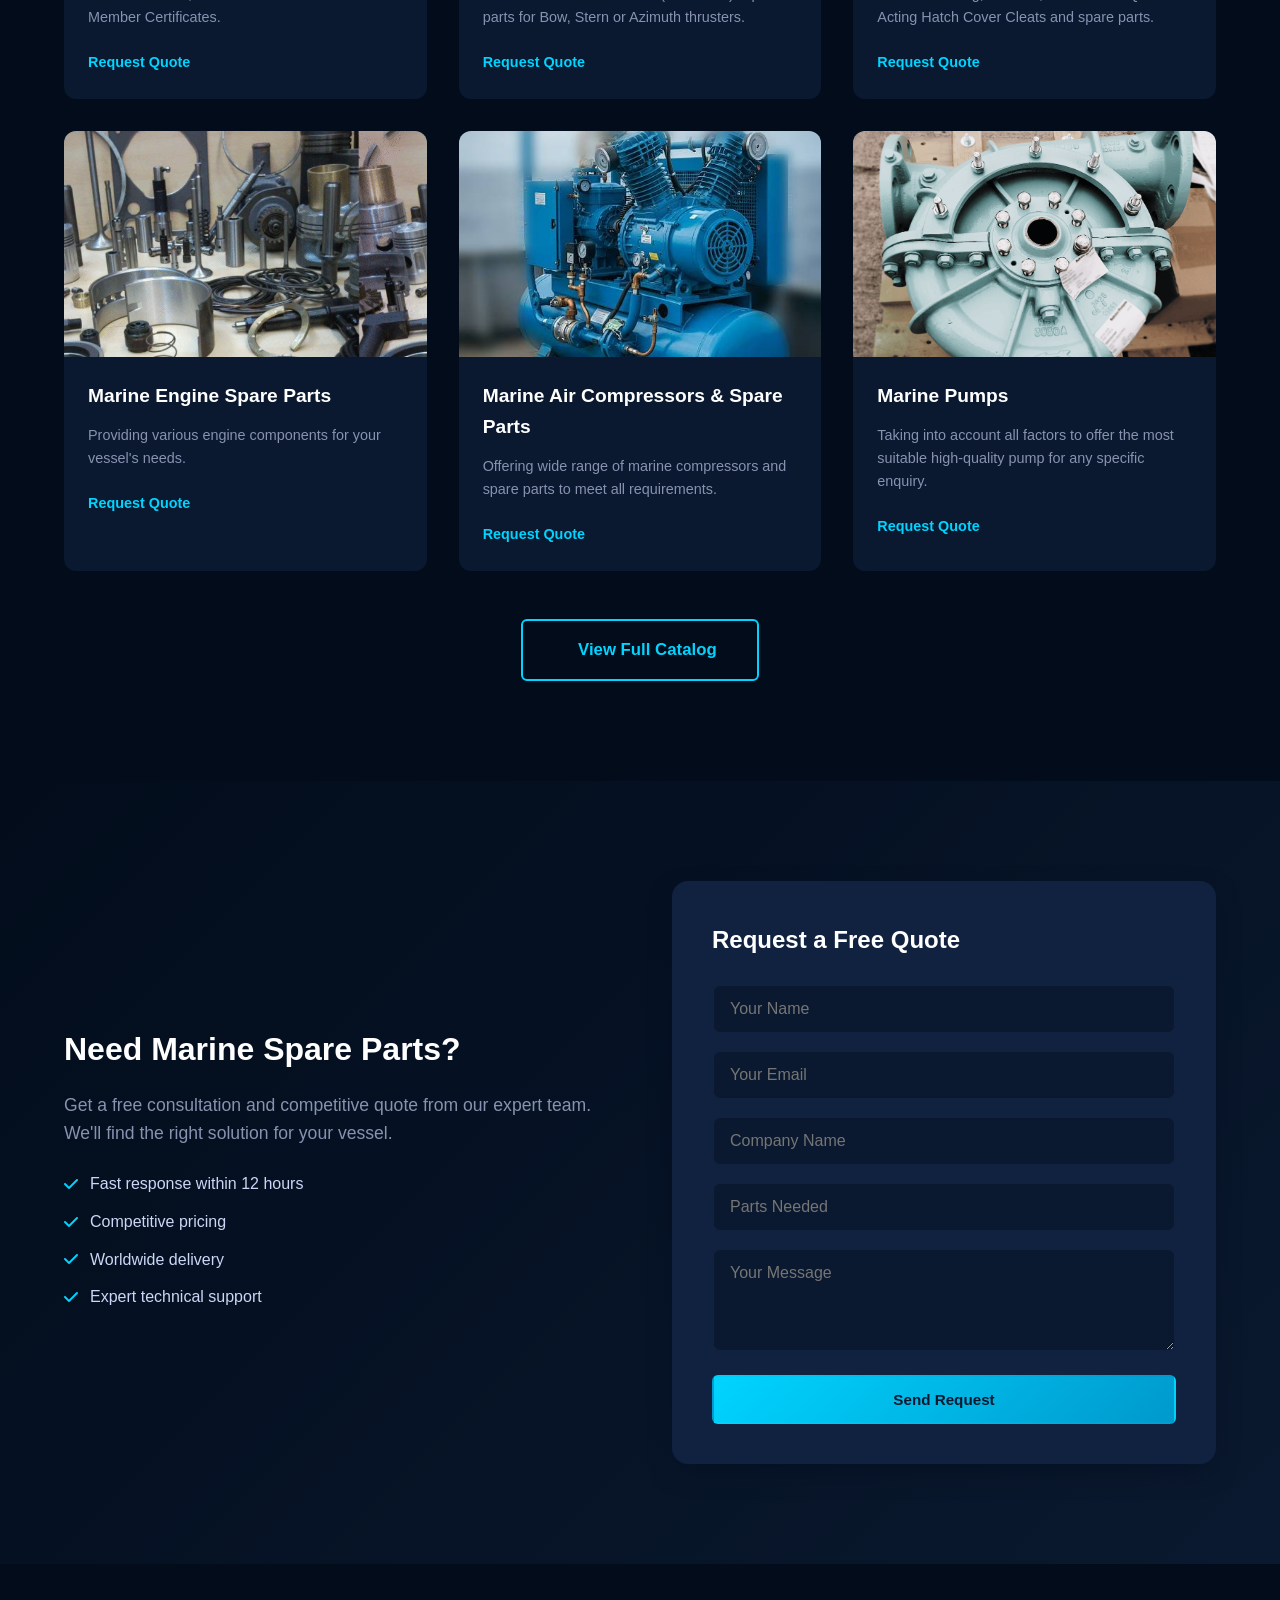
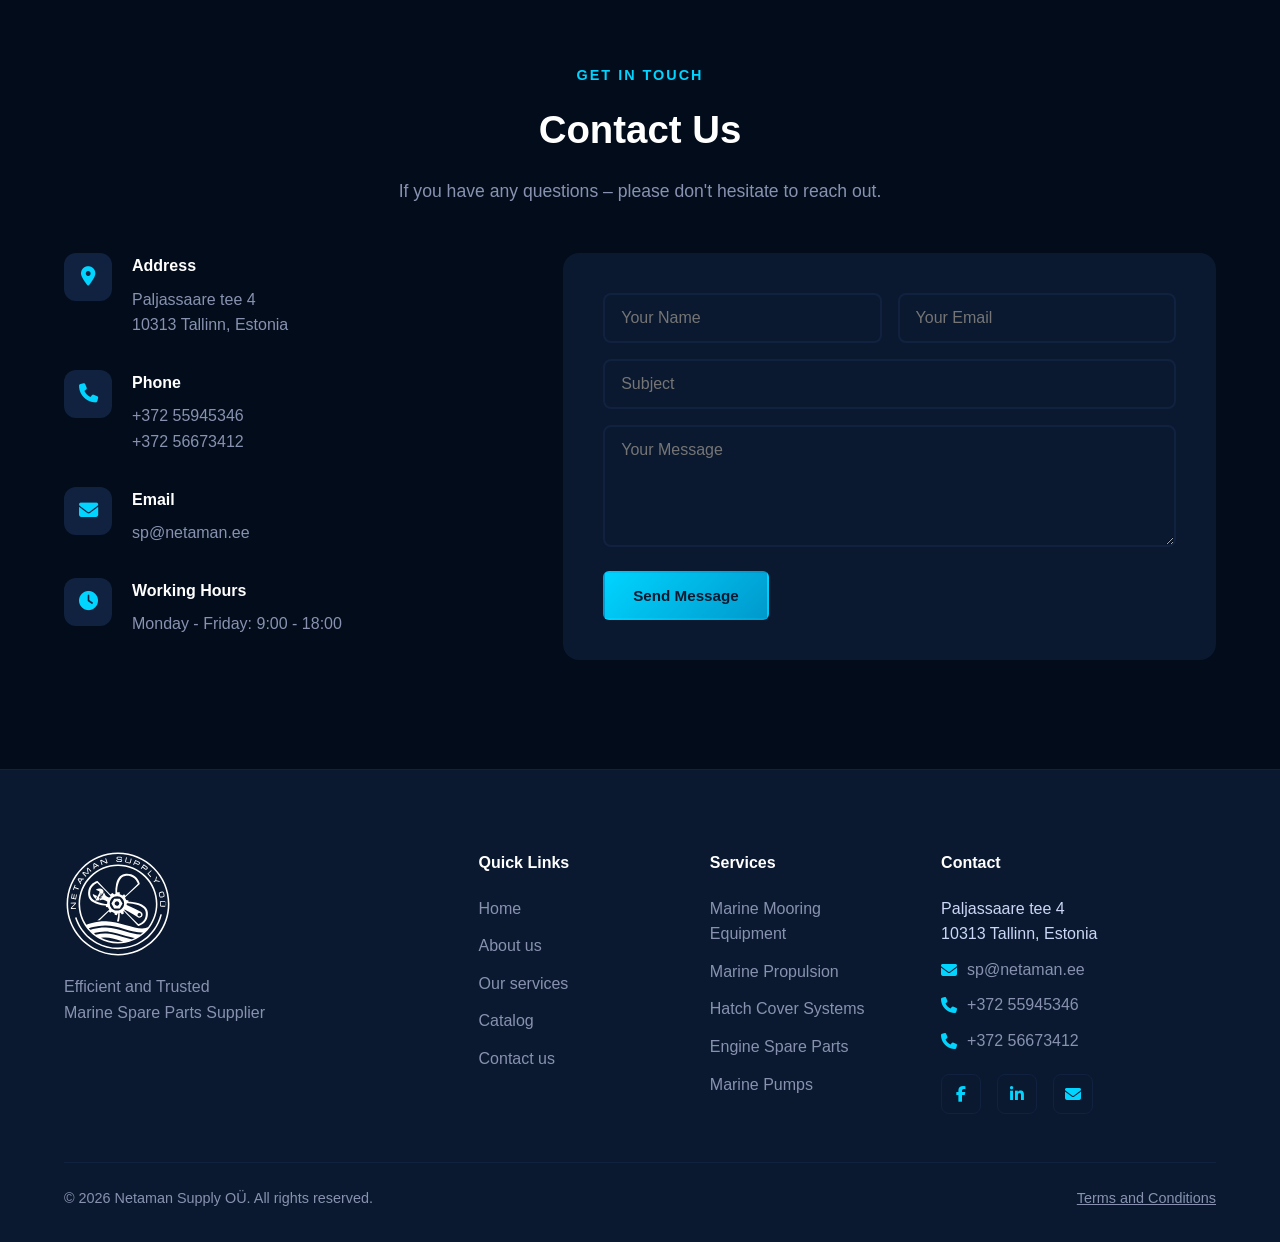
==== commit 0363a53d: "Add files via upload" ====
--- a/index.html
+++ b/index.html
@@ -53,7 +53,7 @@
             </div>
             <div class="hero-overlay"></div>
             <div class="hero-content container">
-                <h1 class="hero-title animate-on-scroll">Efficient and Trusted Marine Spare Parts Supplier</h1>
+                <h1 class="hero-title animate-on-scroll">Efficient and Trusted <br>Marine Spare Parts Supplier</h1>
                 <p class="hero-subtitle animate-on-scroll">Netaman Supply Solutions for Marine Performance</p>
                 <p class="hero-text animate-on-scroll">Our main aim is to provide fast and flexible service to suit your needs. We work with extensive range of marine spare parts and equipment, ready to find cost-efficient, reliable and functional solutions, prepare exclusive offers with competitive prices and high quality spare parts.</p>
                 <div class="hero-buttons animate-on-scroll">
@@ -350,7 +350,7 @@
             <div class="footer-grid">
                 <div class="footer-brand">
                     <img src="img/logo/LogoNSPLY.svg" alt="NSPLY Logo" class="logo-img">
-                    <p>Efficient and Trusted Marine<br>Spare Parts Supplier</p>
+                    <p>Efficient and Trusted <br>Marine Spare Parts Supplier</p>
                 </div>
                 <div class="footer-links">
                     <h4>Quick Links</h4>
--- a/styles.css
+++ b/styles.css
@@ -263,7 +263,7 @@
 .hero-overlay {
     position: absolute;
     inset: 0;
-    background: rgba(2, 12, 27, 0.75);
+    background: rgba(2, 12, 27, 0.65);
     z-index: 2;
 }
 
